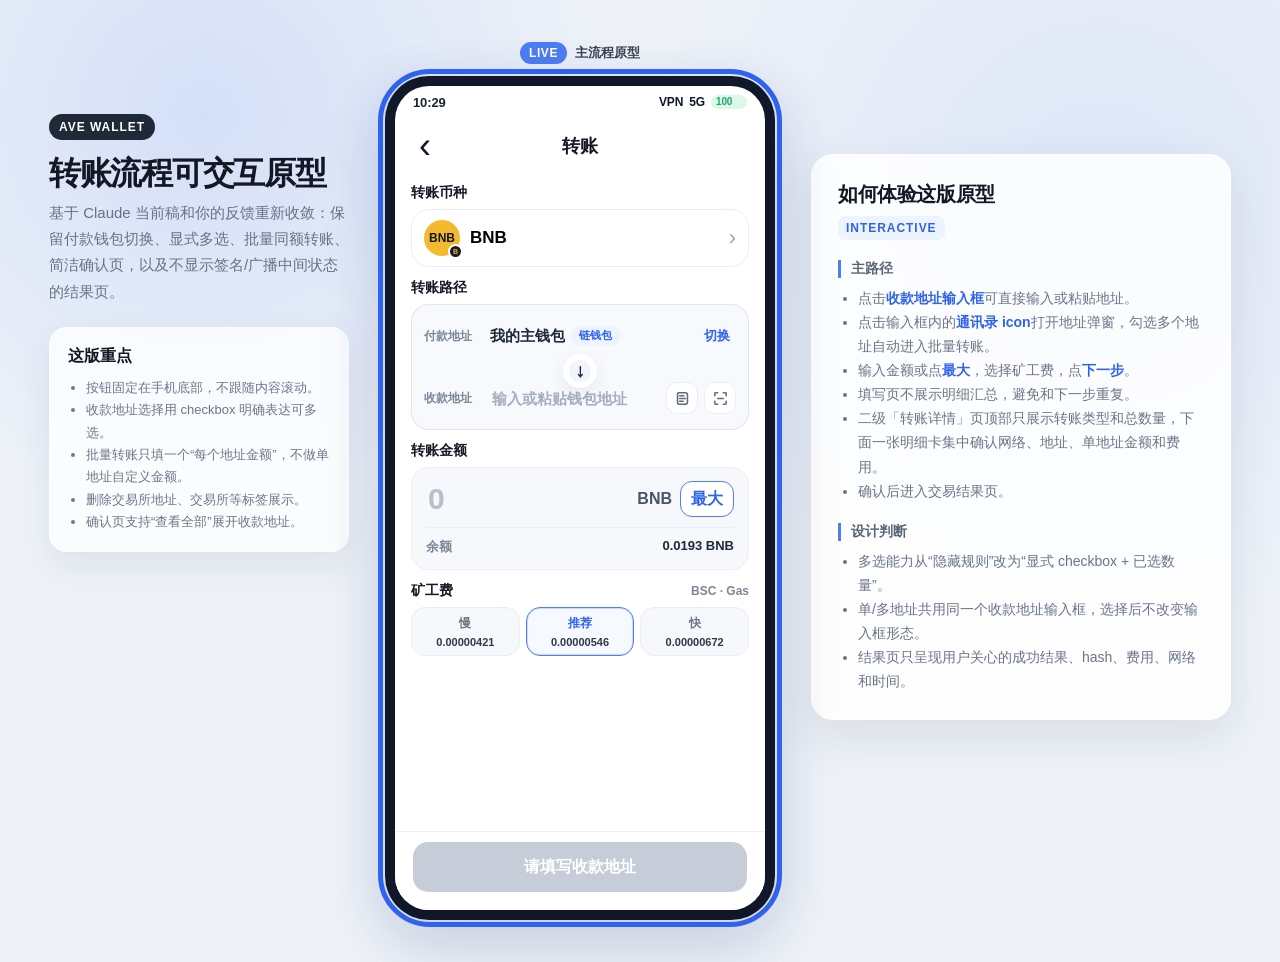
==== index.html @ 47825c1b "Add Ave transfer prototype" ====
<!doctype html>
<html lang="zh-CN">
<head>
  <meta charset="utf-8" />
  <meta name="viewport" content="width=device-width, initial-scale=1" />
  <title>Ave 转账流程交互原型</title>
  <style>
    :root {
      --blue: #4f7df3;
      --blue-strong: #2f63ee;
      --blue-weak: #edf3ff;
      --text: #141824;
      --muted: #7c8798;
      --weak: #a8b0bd;
      --line: #e9edf5;
      --bg: #eef2f8;
      --card: #ffffff;
      --soft: #f6f8fc;
      --green: #20a86b;
      --green-bg: #eaf8f1;
      --warn: #d88400;
      --warn-bg: #fff6e5;
      --danger: #e04747;
      --danger-bg: #fff0f0;
      --shadow: 0 24px 64px rgba(24, 39, 75, 0.16);
    }

    * { box-sizing: border-box; }

    body {
      margin: 0;
      min-height: 100vh;
      background:
        radial-gradient(circle at 16% 12%, rgba(79, 125, 243, 0.16), transparent 30%),
        radial-gradient(circle at 86% 20%, rgba(79, 125, 243, 0.10), transparent 34%),
        var(--bg);
      color: var(--text);
      font-family: -apple-system, BlinkMacSystemFont, "SF Pro Text", "PingFang SC", "Microsoft YaHei", Arial, sans-serif;
    }

    button, input {
      font: inherit;
    }

    button {
      border: 0;
      cursor: pointer;
      background: transparent;
    }

    .page {
      min-height: 100vh;
      padding: 42px;
      display: flex;
      align-items: flex-start;
      justify-content: center;
      gap: 36px;
    }

    .intro {
      width: 300px;
      padding-top: 72px;
    }

    .intro-badge {
      display: inline-flex;
      height: 26px;
      align-items: center;
      padding: 0 10px;
      border-radius: 999px;
      background: #1f2937;
      color: #fff;
      font-size: 12px;
      font-weight: 800;
      letter-spacing: 0.08em;
    }

    .intro h1 {
      margin: 16px 0 8px;
      font-size: 32px;
      line-height: 1.12;
      letter-spacing: -0.04em;
    }

    .intro p {
      margin: 0;
      color: #657386;
      line-height: 1.75;
      font-size: 15px;
    }

    .intro-card {
      margin-top: 22px;
      border-radius: 18px;
      background: rgba(255,255,255,0.78);
      border: 1px solid rgba(255,255,255,0.7);
      box-shadow: 0 14px 36px rgba(30, 45, 80, 0.08);
      padding: 18px;
    }

    .intro-card h2 {
      margin: 0 0 10px;
      font-size: 16px;
    }

    .intro-card ul {
      padding-left: 18px;
      margin: 0;
      color: #6c788a;
      line-height: 1.72;
      font-size: 13px;
    }

    .phone-col {
      display: flex;
      flex-direction: column;
      align-items: center;
      gap: 12px;
    }

    .live {
      display: flex;
      align-items: center;
      gap: 8px;
      color: #384254;
      font-size: 13px;
      font-weight: 800;
    }

    .live span {
      display: inline-flex;
      height: 22px;
      align-items: center;
      padding: 0 9px;
      border-radius: 999px;
      background: var(--blue);
      color: #fff;
      font-size: 12px;
      letter-spacing: 0.05em;
    }

    .phone {
      width: 390px;
      height: 844px;
      border-radius: 44px;
      padding: 10px;
      background: #101624;
      box-shadow: var(--shadow);
      position: relative;
    }

    .phone::before {
      content: "";
      position: absolute;
      inset: -7px;
      border: 5px solid var(--blue-strong);
      border-radius: 52px;
      pointer-events: none;
      filter: drop-shadow(0 10px 18px rgba(47, 99, 238, 0.25));
    }

    .screen {
      height: 100%;
      overflow: hidden;
      border-radius: 34px;
      background: #fff;
      position: relative;
    }

    .status {
      height: 34px;
      padding: 9px 18px 0;
      display: flex;
      justify-content: space-between;
      align-items: flex-start;
      color: #1b2533;
      font-size: 13px;
      font-weight: 800;
      letter-spacing: -0.01em;
    }

    .signal {
      display: flex;
      align-items: center;
      gap: 6px;
      color: #0f172a;
      font-size: 12px;
    }

    .battery {
      height: 14px;
      min-width: 36px;
      padding: 1px 5px;
      border-radius: 8px;
      color: #21a66c;
      background: #dcf8e9;
      font-size: 10px;
      font-weight: 900;
    }

    .app {
      height: calc(100% - 34px);
      display: flex;
      flex-direction: column;
      position: relative;
      overflow: hidden;
    }

    .nav {
      height: 52px;
      display: grid;
      grid-template-columns: 50px 1fr 50px;
      align-items: center;
      padding: 0 18px;
      background: #fff;
      z-index: 3;
    }

    .nav-title {
      text-align: center;
      font-size: 18px;
      font-weight: 850;
      letter-spacing: -0.02em;
    }

    .nav-actions {
      display: flex;
      justify-content: flex-end;
      gap: 10px;
    }

    .icon-btn {
      width: 34px;
      height: 34px;
      border-radius: 12px;
      border: 1px solid var(--line);
      color: #4b5565;
      display: inline-flex;
      align-items: center;
      justify-content: center;
      background: #fff;
      font-size: 16px;
      font-weight: 900;
    }

    .back {
      width: 34px;
      height: 34px;
      color: #111827;
      display: inline-flex;
      align-items: center;
      justify-content: flex-start;
      font-size: 36px;
      line-height: 1;
      font-weight: 300;
    }

    .scroll {
      flex: 1;
      overflow-y: auto;
      padding: 0 16px 98px;
      scrollbar-width: none;
    }

    .detail-scroll {
      padding-bottom: 112px;
    }

    .transfer-scroll {
      padding-bottom: 92px;
    }

    .transfer-scroll-with-fee {
      padding-bottom: 92px;
    }

    .transfer-scroll .section-title {
      margin: 12px 0 7px;
    }

    .result-scroll {
      padding-bottom: 96px;
    }

    .scroll::-webkit-scrollbar { display: none; }

    .section-title {
      display: flex;
      align-items: center;
      justify-content: space-between;
      margin: 13px 0 7px;
      font-size: 14px;
      font-weight: 850;
    }

    .section-title small {
      color: var(--muted);
      font-size: 12px;
      font-weight: 650;
    }

    .card {
      border-radius: 18px;
      background: var(--soft);
      border: 1px solid rgba(233, 237, 245, 0.74);
    }

    .source-card {
      overflow: hidden;
      padding: 0;
      background: #f7f9fd;
    }

    .source-row {
      width: 100%;
      min-height: 62px;
      display: flex;
      align-items: center;
      gap: 10px;
      padding: 11px 12px;
      text-align: left;
    }

    .source-row + .source-row {
      border-top: 1px solid var(--line);
    }

    .source-label {
      width: 48px;
      flex: 0 0 auto;
      color: var(--muted);
      font-size: 12px;
      font-weight: 850;
    }

    .source-row .coin {
      width: 34px;
      height: 34px;
      font-size: 11px;
    }

    .source-row .name {
      font-size: 15px;
    }

    .source-action {
      margin-left: auto;
      color: var(--blue-strong);
      font-size: 13px;
      font-weight: 900;
      white-space: nowrap;
    }

    .source-row .amount-side {
      font-size: 14px;
    }

    .wallet-card {
      display: flex;
      align-items: center;
      gap: 10px;
      padding: 12px;
    }

    .coin {
      width: 36px;
      height: 36px;
      border-radius: 50%;
      flex: 0 0 auto;
      display: flex;
      align-items: center;
      justify-content: center;
      background: #f3ba2f;
      color: #111827;
      font-size: 12px;
      font-weight: 900;
    }

    .coin.dark {
      background: #161b27;
      color: #f3ba2f;
    }

    .main {
      min-width: 0;
      flex: 1;
    }

    .name-row {
      display: flex;
      align-items: center;
      gap: 7px;
      min-width: 0;
    }

    .name {
      overflow: hidden;
      white-space: nowrap;
      text-overflow: ellipsis;
      font-weight: 850;
      font-size: 16px;
    }

    .tag {
      display: inline-flex;
      align-items: center;
      height: 20px;
      padding: 0 8px;
      border-radius: 999px;
      background: var(--blue-weak);
      color: var(--blue-strong);
      font-size: 11px;
      font-weight: 800;
      white-space: nowrap;
    }

    .tag.ghost {
      background: #eef1f6;
      color: #667085;
    }

    .sub {
      margin-top: 3px;
      color: var(--muted);
      font-size: 12px;
      font-weight: 650;
      letter-spacing: 0.01em;
    }

    .switch {
      color: var(--blue-strong);
      font-weight: 850;
      font-size: 13px;
      padding: 6px 0 6px 10px;
    }

    .token-card {
      display: flex;
      align-items: center;
      gap: 10px;
      padding: 12px;
    }

    .token-strip {
      min-height: 56px;
      padding: 10px 12px;
      background: #fff;
      border-color: var(--line);
    }

    .token-strip .coin {
      position: relative;
    }

    .chain-corner {
      position: absolute;
      right: -3px;
      bottom: -3px;
      width: 15px;
      height: 15px;
      border-radius: 50%;
      border: 2px solid #fff;
      background: #161b27;
      color: #f3ba2f;
      display: flex;
      align-items: center;
      justify-content: center;
      font-size: 7px;
      font-weight: 900;
    }

    .token-strip .name {
      font-size: 17px;
      font-weight: 850;
    }

    .selectable-card {
      width: 100%;
      text-align: left;
    }

    .chevron {
      color: #9aa3b2;
      font-size: 22px;
      font-weight: 400;
      margin-left: 2px;
    }

    .amount-side {
      margin-left: auto;
      text-align: right;
      font-weight: 850;
    }

    .amount-side small {
      display: block;
      margin-top: 4px;
      color: var(--muted);
      font-size: 12px;
      font-weight: 650;
    }

    .field {
      min-height: 58px;
      padding: 0 10px 0 14px;
      display: flex;
      align-items: center;
      gap: 8px;
      border-radius: 18px;
      background: var(--soft);
      border: 1px solid transparent;
    }

    .field.selected {
      background: #f7faff;
      border-color: rgba(79, 125, 243, 0.22);
    }

    .field.compact-field {
      min-height: 62px;
      padding: 8px 10px 8px 14px;
    }

    .field-main {
      min-width: 0;
      flex: 1;
    }

    .compact-field .address-input {
      width: 100%;
      height: 28px;
    }

    .field-meta {
      margin-top: 2px;
      color: #4662a8;
      font-size: 12px;
      font-weight: 700;
    }

    .address-input {
      flex: 1;
      min-width: 0;
      height: 56px;
      border: 0;
      outline: 0;
      background: transparent;
      color: #1f2937;
      font-size: 15px;
      font-weight: 750;
    }

    .address-input::placeholder {
      color: #a6afbd;
      font-weight: 650;
    }

    .inline-actions {
      display: flex;
      gap: 6px;
      flex: 0 0 auto;
      align-items: center;
    }

    .inline-icon {
      width: 32px;
      height: 32px;
      border-radius: 11px;
      display: inline-flex;
      align-items: center;
      justify-content: center;
      color: #5f6b7a;
      background: #fff;
      border: 1px solid var(--line);
    }

    .inline-icon svg {
      width: 17px;
      height: 17px;
      stroke: currentColor;
      stroke-width: 2.2;
      fill: none;
      stroke-linecap: round;
      stroke-linejoin: round;
    }

    .address-actions {
      display: flex;
      gap: 8px;
      align-items: center;
    }

    .mini-action {
      display: inline-flex;
      align-items: center;
      gap: 4px;
      color: #5d6878;
      font-size: 12px;
      font-weight: 800;
      padding: 4px 0;
    }

    .recipient-preview {
      display: flex;
      align-items: center;
      justify-content: space-between;
      gap: 8px;
      margin-top: 8px;
      padding-top: 10px;
      border-top: 1px solid var(--line);
      color: var(--muted);
      font-size: 12px;
      font-weight: 650;
    }

    .route-card {
      position: relative;
      overflow: visible;
      padding: 0;
      background: #f7f9fd;
      border-color: rgba(222, 228, 238, 0.9);
    }

    .route-row {
      min-height: 62px;
      display: flex;
      align-items: center;
      gap: 10px;
      padding: 12px;
    }

    .route-row + .route-row {
      border-top: 1px solid var(--line);
      padding-top: 14px;
    }

    .route-label {
      width: 56px;
      flex: 0 0 auto;
      color: var(--muted);
      font-size: 12px;
      font-weight: 900;
    }

    .route-content {
      min-width: 0;
      flex: 1;
    }

    .route-row .coin {
      width: 34px;
      height: 34px;
      font-size: 11px;
    }

    .route-row .name {
      font-size: 15px;
    }

    .route-address {
      color: #1f2937;
      font-size: 15px;
      font-weight: 850;
      line-height: 1.2;
      display: flex;
      align-items: center;
      gap: 6px;
      min-width: 0;
    }

    .route-address-text {
      min-width: 0;
      overflow: hidden;
      white-space: nowrap;
      text-overflow: ellipsis;
    }

    .route-action {
      color: var(--blue-strong);
      font-size: 13px;
      font-weight: 900;
      white-space: nowrap;
    }

    .route-arrow {
      position: absolute;
      left: 50%;
      top: 49px;
      z-index: 2;
      width: 34px;
      height: 34px;
      transform: translateX(-50%);
      border: 6px solid #fff;
      border-radius: 50%;
      background: #f1f4fa;
      color: #1f2937;
      display: flex;
      align-items: center;
      justify-content: center;
      font-size: 18px;
      font-weight: 950;
      box-shadow: 0 6px 16px rgba(30, 45, 80, 0.08);
    }

    .route-input {
      width: 100%;
      height: 28px;
      border: 0;
      outline: 0;
      background: transparent;
      color: #1f2937;
      font-size: 15px;
      font-weight: 800;
    }

    .route-input::placeholder {
      color: #a6afbd;
      font-weight: 650;
    }

    .route-meta {
      margin-top: 3px;
      color: #4662a8;
      font-size: 12px;
      font-weight: 750;
    }

    .inline-note {
      margin-top: 6px;
      padding: 0 2px;
      color: #7c8798;
      font-size: 12px;
      line-height: 1.45;
      font-weight: 700;
    }

    .recipient-chip {
      min-width: 0;
      display: flex;
      align-items: center;
      gap: 8px;
    }

    .recipient-summary {
      min-width: 0;
      color: #1f2937;
      font-size: 15px;
      font-weight: 850;
      line-height: 1.2;
      overflow: hidden;
      white-space: nowrap;
      text-overflow: ellipsis;
    }

    .recipient-summary em {
      color: var(--blue-strong);
      font-style: normal;
      font-weight: 900;
    }

    .recipient-clear {
      width: 24px;
      height: 24px;
      border-radius: 50%;
      background: #d1d6df;
      color: #fff;
      font-size: 18px;
      line-height: 1;
      font-weight: 700;
      flex: 0 0 auto;
    }

    .text-link {
      color: var(--blue-strong);
      font-weight: 850;
      white-space: nowrap;
    }

    .amount-card {
      padding: 13px 14px;
    }

    .amount-input-row {
      display: flex;
      align-items: center;
      gap: 8px;
    }

    .amount-main {
      min-width: 0;
      flex: 1;
      display: flex;
      align-items: baseline;
      gap: 7px;
    }

    .amount-input {
      width: 0;
      flex: 0 1 150px;
      min-width: 88px;
      max-width: 150px;
      border: 0;
      outline: 0;
      background: transparent;
      color: #1c2433;
      font-size: 30px;
      font-weight: 850;
      letter-spacing: -0.04em;
    }

    .amount-usd {
      color: var(--muted);
      font-size: 12px;
      font-weight: 750;
      white-space: nowrap;
    }

    .amount-input::placeholder {
      color: #b7bfcb;
    }

    .unit {
      color: #4b5565;
      font-weight: 850;
    }

    .max-btn {
      height: 36px;
      min-width: 54px;
      border-radius: 12px;
      border: 1px solid var(--blue);
      color: var(--blue-strong);
      background: #fff;
      font-weight: 850;
    }

    .balance-row {
      margin-top: 10px;
      padding-top: 10px;
      border-top: 1px solid var(--line);
      display: flex;
      justify-content: space-between;
      color: var(--muted);
      font-size: 13px;
      font-weight: 700;
    }

    .balance-row strong {
      color: #1f2937;
      font-weight: 900;
    }

    .hint {
      margin-top: 7px;
      display: flex;
      gap: 8px;
      align-items: flex-start;
      border-radius: 12px;
      padding: 8px 10px;
      background: var(--blue-weak);
      color: #4662a8;
      font-size: 12px;
      line-height: 1.45;
      font-weight: 650;
    }

    .warn {
      background: var(--warn-bg);
      color: #956100;
    }

    .danger {
      background: var(--danger-bg);
      color: var(--danger);
    }

    .risk-alert {
      border: 1px solid rgba(224, 71, 71, 0.72);
      background: #fff4f4;
      color: #c62828;
      font-weight: 900;
      line-height: 1.5;
      padding: 9px 10px;
      margin: 0 0 10px;
      border-radius: 12px;
      font-size: 12px;
    }

    .detail-bottom {
      padding-top: 8px;
      background: #fff;
    }

    .gas-grid {
      display: grid;
      grid-template-columns: repeat(3, 1fr);
      gap: 6px;
    }

    .gas-card {
      min-height: 48px;
      padding: 7px 6px;
      border-radius: 14px;
      border: 1px solid var(--line);
      background: var(--soft);
      text-align: center;
    }

    .gas-card.active {
      border-color: var(--blue);
      background: #f6f9ff;
      box-shadow: inset 0 0 0 1px rgba(79, 125, 243, 0.24);
    }

    .gas-card .gas-name {
      font-size: 12px;
      color: #6b7482;
      font-weight: 800;
    }

    .gas-card.active .gas-name { color: var(--blue-strong); }

    .gas-card strong {
      display: block;
      margin: 4px 0 0;
      color: #303948;
      font-size: 11px;
    }

    .gas-card small {
      display: none;
      color: var(--muted);
      font-size: 11px;
      font-weight: 650;
    }

    .summary-card {
      padding: 0 14px;
    }

    .summary-row {
      display: flex;
      justify-content: space-between;
      gap: 12px;
      padding: 11px 0;
      border-bottom: 1px solid var(--line);
      font-size: 14px;
    }

    .summary-row:last-child {
      border-bottom: 0;
    }

    .summary-row span {
      color: var(--muted);
      white-space: nowrap;
    }

    .summary-row strong {
      text-align: right;
      color: #1f2937;
      font-weight: 850;
      min-width: 0;
      overflow-wrap: anywhere;
    }

    .summary-row.emphasis span,
    .summary-row.emphasis strong {
      color: #141824;
      font-size: 16px;
      font-weight: 950;
    }

    .detail-card .summary-row {
      align-items: flex-start;
    }

    .detail-card .summary-row.stack-row {
      display: block;
    }

    .detail-card .summary-row.stack-row span {
      display: block;
      margin-bottom: 7px;
    }

    .detail-card .summary-row.stack-row strong {
      display: block;
      text-align: left;
      line-height: 1.35;
    }

    .inline-value {
      display: inline-flex;
      min-width: 0;
      align-items: center;
      justify-content: flex-end;
      gap: 8px;
    }

    .copy-btn {
      height: 26px;
      padding: 0 9px;
      border-radius: 999px;
      background: #eef3ff;
      color: var(--blue-strong);
      font-size: 12px;
      font-weight: 900;
      flex: 0 0 auto;
    }

    .link-value {
      color: var(--blue-strong);
      font-weight: 900;
    }

    .bottom {
      position: absolute;
      left: 0;
      right: 0;
      bottom: 0;
      z-index: 5;
      padding: 10px 18px 18px;
      background: linear-gradient(to bottom, rgba(255,255,255,0.72), #fff 34%);
      border-top: 1px solid rgba(233, 237, 245, 0.86);
    }

    .primary {
      width: 100%;
      height: 50px;
      border-radius: 15px;
      background: var(--blue);
      color: #fff;
      font-size: 16px;
      font-weight: 900;
      box-shadow: 0 10px 22px rgba(79, 125, 243, 0.22);
    }

    .primary:disabled {
      background: #c6ccd8;
      box-shadow: none;
      cursor: default;
    }

    .secondary-row {
      display: grid;
      grid-template-columns: 1fr 1fr;
      gap: 10px;
      margin-top: 10px;
    }

    .secondary {
      height: 46px;
      border-radius: 14px;
      background: #f4f6fb;
      color: #374151;
      font-weight: 850;
    }

    .transfer-bottom {
      background: #fff;
    }

    .result-bottom .secondary-row {
      margin-top: 0;
    }

    .result-bottom .primary,
    .result-bottom .secondary {
      height: 48px;
    }

    .sheet-mask {
      position: absolute;
      inset: 0;
      z-index: 20;
      background: rgba(17, 24, 39, 0.46);
      display: flex;
      align-items: flex-end;
    }

    .sheet {
      width: 100%;
      max-height: 78%;
      min-height: 520px;
      background: #fff;
      border-radius: 24px 24px 0 0;
      padding: 10px 16px 96px;
      position: relative;
      overflow: hidden;
      animation: slideUp 0.18s ease-out;
    }

    @keyframes slideUp {
      from { transform: translateY(30px); opacity: 0.7; }
      to { transform: translateY(0); opacity: 1; }
    }

    .drag {
      width: 42px;
      height: 5px;
      border-radius: 999px;
      background: #e2e6ee;
      margin: 2px auto 16px;
    }

    .sheet-head {
      display: flex;
      align-items: flex-start;
      justify-content: space-between;
      gap: 16px;
    }

    .sheet-title {
      margin: 0;
      font-size: 21px;
      font-weight: 900;
      letter-spacing: -0.03em;
    }

    .sheet-sub {
      display: flex;
      align-items: center;
      gap: 6px;
      margin-top: 7px;
      color: var(--muted);
      font-size: 12px;
      font-weight: 700;
    }

    .checkbox-icon {
      width: 15px;
      height: 15px;
      border-radius: 4px;
      border: 2px solid var(--blue);
      display: inline-flex;
      align-items: center;
      justify-content: center;
      color: var(--blue);
      font-size: 10px;
      font-weight: 900;
      line-height: 1;
    }

    .close {
      width: 34px;
      height: 34px;
      border-radius: 12px;
      color: #8c96a6;
      font-size: 30px;
      line-height: 1;
    }

    .tabs {
      margin: 18px 0 12px;
      display: grid;
      grid-template-columns: repeat(3, 1fr);
      padding: 4px;
      border-radius: 14px;
      background: #f3f5f9;
      gap: 4px;
    }

    .tab {
      height: 42px;
      border-radius: 11px;
      color: #7f8897;
      font-weight: 850;
    }

    .tab.active {
      background: #fff;
      color: #1f2937;
      box-shadow: 0 5px 12px rgba(20, 30, 54, 0.06);
    }

    .search {
      height: 48px;
      display: flex;
      align-items: center;
      gap: 9px;
      padding: 0 14px;
      border-radius: 15px;
      background: var(--soft);
      color: #a7b0bd;
      font-size: 14px;
      font-weight: 650;
    }

    .sheet-scroll {
      height: 278px;
      overflow-y: auto;
      margin: 14px -8px 0;
      padding: 0 8px 18px;
      scrollbar-width: none;
    }

    .sheet-scroll::-webkit-scrollbar { display: none; }

    .list-caption {
      color: #8a94a4;
      font-size: 12px;
      font-weight: 800;
      margin: 2px 0 9px;
    }

    .address-row {
      display: flex;
      align-items: center;
      gap: 12px;
      padding: 12px;
      border: 1px solid transparent;
      border-radius: 16px;
      margin-bottom: 9px;
      background: #fff;
    }

    .address-row.selected {
      background: #f4f8ff;
      border-color: rgba(79, 125, 243, 0.42);
    }

    .select-box {
      width: 30px;
      height: 30px;
      border-radius: 10px;
      border: 2px solid #dbe1ea;
      display: flex;
      align-items: center;
      justify-content: center;
      color: #fff;
      font-size: 15px;
      font-weight: 900;
      flex: 0 0 auto;
    }

    .address-row.selected .select-box {
      border-color: var(--blue);
      background: var(--blue);
    }

    .sheet-bottom {
      position: absolute;
      left: 0;
      right: 0;
      bottom: 0;
      padding: 12px 16px 22px;
      border-top: 1px solid var(--line);
      background: #fff;
      display: grid;
      grid-template-columns: 1fr 150px;
      gap: 12px;
      align-items: center;
    }

    .selected-count {
      color: #5f6b7a;
      font-size: 13px;
      font-weight: 800;
      line-height: 1.35;
    }

    .selected-count strong {
      color: var(--blue-strong);
      font-size: 18px;
    }

    .sheet-confirm {
      height: 48px;
      border-radius: 14px;
      background: var(--blue);
      color: #fff;
      font-weight: 900;
    }

    .sheet-confirm:disabled {
      background: #c6ccd8;
    }

    .confirm-hero {
      text-align: center;
      padding: 10px 0 4px;
    }

    .confirm-hero .label-small {
      color: var(--muted);
      font-size: 13px;
      font-weight: 800;
    }

    .confirm-hero .big {
      margin-top: 8px;
      font-size: 34px;
      font-weight: 900;
      letter-spacing: -0.04em;
    }

    .confirm-hero .desc {
      margin-top: 4px;
      color: var(--muted);
      font-size: 12px;
      font-weight: 700;
    }

    .detail-hero-card {
      margin-top: 8px;
      padding: 18px 16px;
      border-radius: 18px;
      background: linear-gradient(180deg, #f7f9fe, #f1f4fa);
      border: 1px solid var(--line);
      text-align: center;
    }

    .detail-hero-card .label-small {
      color: var(--muted);
      font-size: 12px;
      font-weight: 850;
    }

    .detail-hero-card .big {
      margin-top: 8px;
      color: #202938;
      font-size: 30px;
      font-weight: 950;
      letter-spacing: -0.04em;
    }

    .detail-hero-card .desc {
      margin-top: 5px;
      color: var(--muted);
      font-size: 12px;
      font-weight: 700;
    }

    .detail-sub {
      display: block;
      margin-top: 5px;
      color: #a0a8b4;
      font-size: 12px;
      font-weight: 700;
    }

    .detail-inline {
      display: inline-flex;
      max-width: 100%;
      align-items: center;
      justify-content: flex-end;
      gap: 6px;
      min-width: 0;
    }

    .detail-inline .value {
      min-width: 0;
      overflow: hidden;
      white-space: nowrap;
      text-overflow: ellipsis;
    }

    .recipient-list {
      display: grid;
      gap: 8px;
      margin-top: 8px;
    }

    .recipient-line {
      display: flex;
      justify-content: space-between;
      gap: 10px;
      padding: 9px 10px;
      border-radius: 12px;
      background: #fff;
      border: 1px solid var(--line);
      color: #374151;
      font-size: 12px;
      font-weight: 750;
    }

    .detail-card .recipient-line {
      padding: 8px 10px;
    }

    .detail-card .recipient-line span {
      flex: 0 0 auto;
      color: #1f2937;
      font-weight: 900;
    }

    .detail-card .recipient-line strong {
      color: #5f6b7a;
      font-weight: 750;
      line-height: 1.35;
      text-align: right;
      overflow-wrap: anywhere;
    }

    .processing {
      position: absolute;
      inset: 0;
      z-index: 40;
      background: rgba(255, 255, 255, 0.94);
      display: flex;
      align-items: center;
      justify-content: center;
      text-align: center;
      padding: 30px;
    }

    .spinner {
      width: 44px;
      height: 44px;
      border-radius: 50%;
      border: 4px solid #dbe6ff;
      border-top-color: var(--blue);
      margin: 0 auto 16px;
      animation: spin 0.7s linear infinite;
    }

    @keyframes spin {
      to { transform: rotate(360deg); }
    }

    .result-hero {
      text-align: center;
      padding: 8px 0 8px;
    }

    .result-mark {
      width: 52px;
      height: 52px;
      margin: 0 auto 6px;
      border-radius: 50%;
      background: var(--green-bg);
      color: var(--green);
      display: flex;
      align-items: center;
      justify-content: center;
      font-size: 31px;
      font-weight: 900;
    }

    .result-amount {
      margin-top: 0;
      font-size: 30px;
      font-weight: 900;
      letter-spacing: -0.04em;
    }

    .result-scroll .section-title {
      margin: 8px 0 7px;
    }

    .result-detail-card {
      padding: 0 12px;
      border-radius: 16px;
    }

    .result-detail-card .summary-row {
      padding: 9px 0;
      font-size: 13px;
    }

    .result-detail-card .summary-row.stack-row {
      padding: 9px 0;
    }

    .result-detail-card .summary-row.stack-row span {
      margin-bottom: 5px;
    }

    .result-detail-card .detail-sub {
      margin-top: 3px;
      font-size: 11px;
    }

    .toast {
      position: absolute;
      left: 28px;
      right: 28px;
      bottom: 96px;
      z-index: 50;
      min-height: 44px;
      display: flex;
      align-items: center;
      justify-content: center;
      border-radius: 14px;
      background: rgba(20, 24, 36, 0.9);
      color: #fff;
      font-size: 13px;
      font-weight: 800;
      box-shadow: 0 14px 30px rgba(0,0,0,0.18);
    }

    .guide {
      width: 420px;
      margin-top: 112px;
      padding: 26px;
      border-radius: 22px;
      background: rgba(255,255,255,0.86);
      border: 1px solid rgba(255,255,255,0.75);
      box-shadow: 0 18px 48px rgba(30, 45, 80, 0.10);
    }

    .guide h2 {
      margin: 0 0 8px;
      font-size: 20px;
      letter-spacing: -0.02em;
    }

    .guide .label {
      display: inline-flex;
      height: 24px;
      align-items: center;
      padding: 0 8px;
      border-radius: 7px;
      background: var(--blue-weak);
      color: var(--blue-strong);
      font-weight: 900;
      font-size: 12px;
      letter-spacing: 0.08em;
    }

    .guide h3 {
      margin: 20px 0 8px;
      padding-left: 10px;
      border-left: 3px solid var(--blue);
      color: #5a6677;
      font-size: 14px;
    }

    .guide ul {
      margin: 0;
      padding-left: 20px;
      color: #697587;
      line-height: 1.72;
      font-size: 14px;
    }

    .guide strong {
      color: #2f63ee;
    }
  </style>
</head>
<body>
  <main class="page">
    <aside class="intro">
      <span class="intro-badge">AVE WALLET</span>
      <h1>转账流程可交互原型</h1>
      <p>基于 Claude 当前稿和你的反馈重新收敛：保留付款钱包切换、显式多选、批量同额转账、简洁确认页，以及不显示签名/广播中间状态的结果页。</p>
      <div class="intro-card">
        <h2>这版重点</h2>
        <ul>
          <li>按钮固定在手机底部，不跟随内容滚动。</li>
          <li>收款地址选择用 checkbox 明确表达可多选。</li>
          <li>批量转账只填一个“每个地址金额”，不做单地址自定义金额。</li>
          <li>删除交易所地址、交易所等标签展示。</li>
          <li>确认页支持“查看全部”展开收款地址。</li>
        </ul>
      </div>
    </aside>

    <section class="phone-col">
      <div class="live"><span>LIVE</span>主流程原型</div>
      <div class="phone">
        <div class="screen">
          <div class="status">
            <div>10:29</div>
            <div class="signal"><span>VPN</span><span>5G</span><span class="battery">100</span></div>
          </div>
          <div id="phoneApp" class="app"></div>
        </div>
      </div>
    </section>

    <aside class="guide">
      <h2>如何体验这版原型</h2>
      <span class="label">INTERACTIVE</span>
      <h3>主路径</h3>
      <ul>
        <li>点击<strong>收款地址输入框</strong>可直接输入或粘贴地址。</li>
        <li>点击输入框内的<strong>通讯录 icon</strong>打开地址弹窗，勾选多个地址自动进入批量转账。</li>
        <li>输入金额或点<strong>最大</strong>，选择矿工费，点<strong>下一步</strong>。</li>
        <li>填写页不展示明细汇总，避免和下一步重复。</li>
        <li>二级「转账详情」页顶部只展示转账类型和总数量，下面一张明细卡集中确认网络、地址、单地址金额和费用。</li>
        <li>确认后进入交易结果页。</li>
      </ul>
      <h3>设计判断</h3>
      <ul>
        <li>多选能力从“隐藏规则”改为“显式 checkbox + 已选数量”。</li>
        <li>单/多地址共用同一个收款地址输入框，选择后不改变输入框形态。</li>
        <li>结果页只呈现用户关心的成功结果、hash、费用、网络和时间。</li>
      </ul>
    </aside>
  </main>

  <script>
    const wallets = [
      { id: "main", name: "我的主钱包", type: "链钱包", address: "0x86fe...ed1f", fullAddress: "0x86fe2A9B72E9c4dBC6E0f2F9358B313d8Aed1F", balance: "0.0193 BNB", usd: "$11.82" },
      { id: "bot", name: "托管钱包 01", type: "托管钱包", address: "0x31ac...4b09", fullAddress: "0x31ac8F5E431c2458B9e6dB7B4A91Aa2C044b4B09", balance: "0.4280 BNB", usd: "$262.10" },
      { id: "observe", name: "观察钱包", type: "观察钱包", address: "0x9fa2...87c1", fullAddress: "0x9fa2EFa758a39386efA309D66f02d332f7c587C1", balance: "1.2000 BNB", usd: "$734.40" }
    ];

    const addresses = [
      { id: "a1", tab: "recent", name: "Wallet 3468", address: "0xda80...3468", fullAddress: "0xda80aB2CF7e99fE402233D4db853b0D9aA2d3468", balance: "BNB: 0.0052 · 余额 $3.18" },
      { id: "a2", tab: "recent", name: "Wallet a707", address: "0x4c2e...a707", fullAddress: "0x4c2eeE61538fD67f286cd7B8d15Daf2C9C71a707", balance: "BNB: 0 · 余额 $0.00" },
      { id: "a3", tab: "recent", name: "Wallet 59d4", address: "0x50aa...59d4", fullAddress: "0x50aa297AaD2F8486bF21a042c4187048dEec59d4", balance: "BNB: 0.0121 · 余额 $7.41" },
      { id: "w1", tab: "mine", name: "链钱包 02", address: "0x7c09...77a8", fullAddress: "0x7c09F18dB7B8dD92437C1B4788F34f9b2D6c77a8", balance: "BNB: 0.0840 · 余额 $51.41" },
      { id: "w2", tab: "mine", name: "托管钱包 02", address: "0x27b4...8e20", fullAddress: "0x27b41a6fCb25d8CE931016E11aDF6551c1f08e20", balance: "BNB: 0.0000 · 余额 $0.00" },
      { id: "b1", tab: "book", name: "Axon 备用地址", address: "0x21e0...9012", fullAddress: "0x21e04A6a0f3116D1199b4ad128A742Bc15c19012", balance: "备注：常用收款" },
      { id: "b2", tab: "book", name: "运营测试地址", address: "0xb93e...0c18", fullAddress: "0xb93e4197A51D9e9604fE333B7445574281300c18", balance: "备注：内部测试" }
    ];

    const tokens = [
      { id: "bnb", symbol: "BNB", name: "BNB", network: "BSC", balance: "0.0193", usd: "$11.82", price: 612 },
      { id: "usdt", symbol: "USDT", name: "Tether USD", network: "BSC", balance: "128.62", usd: "$128.62", price: 1 },
      { id: "cake", symbol: "CAKE", name: "PancakeSwap", network: "BSC", balance: "8.42", usd: "$21.30", price: 2.53 }
    ];

    const gasOptions = {
      slow: { name: "慢", value: "0.00000421", usd: "$0.00258" },
      recommend: { name: "推荐", value: "0.00000546", usd: "$0.00334" },
      fast: { name: "快", value: "0.00000672", usd: "$0.00411" }
    };

    const txHash = "0x974f8A0b2C7e99fE402233D4db853b0D9aA2d6c32";

    const state = {
      screen: "transfer",
      walletId: "main",
      tokenId: "bnb",
      selectedIds: [],
      draftIds: [],
      recipientInput: "",
      activeTab: "recent",
      amount: "",
      gas: "recommend",
      confirmExpanded: false,
      resultExpanded: false,
      showAddressSheet: false,
      showWalletSheet: false,
      showTokenSheet: false,
      toast: "",
      processing: false
    };

    const app = document.querySelector("#phoneApp");
    let toastTimer = null;

    function wallet() {
      return wallets.find(item => item.id === state.walletId) || wallets[0];
    }

    function token() {
      return tokens.find(item => item.id === state.tokenId) || tokens[0];
    }

    function selectedAddresses() {
      return state.selectedIds.map(id => addresses.find(item => item.id === id)).filter(Boolean);
    }

    function recipientCount() {
      if (state.selectedIds.length) return state.selectedIds.length;
      return state.recipientInput.trim() ? 1 : 0;
    }

    function recipientValue() {
      const selected = selectedAddresses();
      if (selected.length === 1) return selected[0].fullAddress;
      if (selected.length > 1) return `已选择 ${selected.length} 个收款地址`;
      return state.recipientInput;
    }

    function amountNum() {
      const n = Number(state.amount);
      return Number.isFinite(n) && n > 0 ? n : 0;
    }

    function rawTotalAmount() {
      return amountNum() * Math.max(recipientCount(), 1);
    }

    function totalAmount() {
      const total = rawTotalAmount();
      return total ? total.toFixed(4).replace(/0+$/, "").replace(/\.$/, "") : "0";
    }

    function totalDeduction() {
      const total = rawTotalAmount();
      return total ? total.toFixed(6).replace(/0+$/, "").replace(/\.$/, "") : "0";
    }

    function gas() {
      return gasOptions[state.gas] || gasOptions.recommend;
    }

    function canNext() {
      return recipientCount() > 0 && amountNum() > 0;
    }

    function nextButtonText() {
      if (!recipientCount()) return "请填写收款地址";
      if (!amountNum()) return "请输入转账金额";
      return "下一步";
    }

    function esc(value) {
      return String(value ?? "")
        .replaceAll("&", "&amp;")
        .replaceAll('"', "&quot;")
        .replaceAll("<", "&lt;")
        .replaceAll(">", "&gt;");
    }

    function deductionLabel() {
      const t = token();
      return `${totalDeduction()} ${t.symbol}`;
    }

    function formatAmount(value, decimals = 6) {
      const n = Number(value);
      if (!Number.isFinite(n) || n <= 0) return "0";
      return n.toFixed(decimals).replace(/0+$/, "").replace(/\.$/, "");
    }

    function gasUsdNumber() {
      return Number(gas().usd.replace(/[^\d.]/g, "")) || 0;
    }

    function feeInTokenAmount() {
      const t = token();
      if (t.symbol === "BNB") return Number(gas().value);
      return gasUsdNumber() / t.price;
    }

    function feeInTokenLabel() {
      const t = token();
      return formatAmount(feeInTokenAmount(), t.symbol === "BNB" ? 8 : 6);
    }

    function networkFeeLabel() {
      const t = token();
      if (t.symbol === "BNB") return `${gas().value} BNB ≈ ${gas().usd}`;
      return `${gas().value} BNB ≈ ${feeInTokenLabel()} ${t.symbol}`;
    }

    function receivedPerAddressAmount() {
      return Math.max(amountNum() - feeInTokenAmount(), 0);
    }

    function receivedPerAddressLabel() {
      const t = token();
      return `${formatAmount(receivedPerAddressAmount(), t.symbol === "BNB" ? 8 : 6)} ${t.symbol}`;
    }

    function shortHash() {
      return `${txHash.slice(0, 6)}...${txHash.slice(-6)}`;
    }

    function addressBookIcon() {
      return `
        <svg viewBox="0 0 24 24" aria-hidden="true">
          <path d="M7 4h9a3 3 0 0 1 3 3v10a3 3 0 0 1-3 3H7a2 2 0 0 1-2-2V6a2 2 0 0 1 2-2Z"></path>
          <path d="M8 8h6"></path><path d="M8 12h8"></path><path d="M8 16h5"></path>
        </svg>
      `;
    }

    function scanIcon() {
      return `
        <svg viewBox="0 0 24 24" aria-hidden="true">
          <path d="M4 8V5a1 1 0 0 1 1-1h3"></path>
          <path d="M16 4h3a1 1 0 0 1 1 1v3"></path>
          <path d="M20 16v3a1 1 0 0 1-1 1h-3"></path>
          <path d="M8 20H5a1 1 0 0 1-1-1v-3"></path>
          <path d="M8 12h8"></path>
        </svg>
      `;
    }

    function showToast(text) {
      state.toast = text;
      render();
      clearTimeout(toastTimer);
      toastTimer = setTimeout(() => {
        state.toast = "";
        render();
      }, 1600);
    }

    function render(focusId) {
      if (state.screen === "confirm") app.innerHTML = confirmPage();
      else if (state.screen === "result") app.innerHTML = resultPage();
      else app.innerHTML = transferPage();

      if (state.showAddressSheet) app.insertAdjacentHTML("beforeend", addressSheet());
      if (state.showWalletSheet) app.insertAdjacentHTML("beforeend", walletSheet());
      if (state.showTokenSheet) app.insertAdjacentHTML("beforeend", tokenSheet());
      if (state.processing) app.insertAdjacentHTML("beforeend", processingLayer());
      if (state.toast) app.insertAdjacentHTML("beforeend", `<div class="toast">${state.toast}</div>`);

      if (focusId) {
        const input = document.querySelector(`#${focusId}`);
        if (input) input.focus({ preventScroll: true });
      }
    }

    function nav(title) {
      const backAction = state.screen === "transfer" ? "toast-home" : "back-transfer";
      return `
        <div class="nav">
          <button class="back" data-action="${backAction}" aria-label="返回">‹</button>
          <div class="nav-title">${title}</div>
          <div class="nav-actions"></div>
        </div>
      `;
    }

    function transferPage() {
      const selected = selectedAddresses();
      const multi = selected.length > 1;
      return `
        ${nav("转账")}
        <div class="scroll transfer-scroll ${amountNum() ? "transfer-scroll-with-fee" : ""}">
          <div class="section-title">转账币种</div>
          ${tokenCard()}

          <div class="section-title">转账路径</div>
          ${routeCard(selected)}

          <div class="section-title">${multi ? "单地址金额" : "转账金额"}</div>
          ${amountField(multi)}

          <div class="section-title">
            <span>矿工费</span>
            <small>BSC · Gas</small>
          </div>
          ${gasGrid()}
        </div>
        <div class="bottom transfer-bottom">
          <button class="primary" data-action="next" ${canNext() ? "" : "disabled"}>${nextButtonText()}</button>
        </div>
      `;
    }

    function routeCard(selected) {
      const w = wallet();
      return `
        <div class="card route-card">
          <div class="route-row">
            <div class="route-label">付款地址</div>
            <div class="route-content">
              <div class="route-address">
                <span class="route-address-text">${displayWalletName(w)}</span>
                <span class="tag">${w.type}</span>
              </div>
            </div>
            <button class="route-action" data-action="open-wallet-sheet">切换</button>
          </div>

          <div class="route-arrow">↓</div>

          <div class="route-row">
            <div class="route-label">收款地址</div>
            <div class="route-content">
              ${recipientRouteContent(selected)}
            </div>
            <div class="inline-actions">
              <button class="inline-icon" data-action="open-address-sheet" title="通讯录">${addressBookIcon()}</button>
              <button class="inline-icon" data-action="scan" title="扫码">${scanIcon()}</button>
            </div>
          </div>
        </div>
        ${selected.length > 1 ? `<div class="inline-note">已选择 ${selected.length} 个收款地址，将按同一金额批量转账。</div>` : ""}
      `;
    }

    function displayWalletName(item) {
      return item.name || item.address;
    }

    function walletDetailLabel() {
      const w = wallet();
      return `<span class="detail-inline"><span class="value">${displayWalletName(w)}</span><span class="tag">${w.type}</span></span>`;
    }

    function displayAddressName(item) {
      return item.name || item.address;
    }

    function recipientRouteContent(selected) {
      if (selected.length) {
        return `
          <div class="recipient-chip">
            <button class="recipient-summary" data-action="open-address-sheet">${recipientSummary(selected)}</button>
            <button class="recipient-clear" data-action="clear-recipients" aria-label="清空收款地址">×</button>
          </div>
        `;
      }

      const value = recipientValue();
      return `
        <input id="recipientInput" class="route-input" value="${esc(value)}" placeholder="输入或粘贴钱包地址" />
        ${selected.length === 1 ? `<div class="route-meta">${displayAddressName(selected[0])}</div>` : ""}
      `;
    }

    function recipientSummary(selected) {
      if (selected.length === 1) return displayAddressName(selected[0]);
      const names = selected.slice(0, 2).map(item => displayAddressName(item)).join("、");
      const rest = selected.length > 2 ? ` <em>等 ${selected.length} 个钱包</em>` : "";
      return `${names}${rest}`;
    }

    function sourceCard() {
      const w = wallet();
      const t = token();
      return `
        <div class="card source-card">
          <div class="source-row">
            <div class="source-label">钱包</div>
            <div class="coin dark">BNB</div>
            <div class="main">
              <div class="name-row">
                <div class="name">${w.name}</div>
                <span class="tag">${w.type}</span>
              </div>
              <div class="sub">${w.address} · BSC 网络</div>
            </div>
            <button class="source-action" data-action="open-wallet-sheet">切换</button>
          </div>
          <button class="source-row" data-action="open-token-sheet">
            <div class="source-label">币种</div>
            <div class="coin">${t.symbol.slice(0, 4)}</div>
            <div class="main">
              <div class="name">${t.symbol}</div>
              <div class="sub">${t.network} 网络 · ${t.name}</div>
            </div>
            <div class="amount-side">${t.balance} ${t.symbol}<small>≈ ${t.usd}</small></div>
            <div class="chevron">›</div>
          </button>
        </div>
      `;
    }

    function paymentWallet() {
      const w = wallet();
      return `
        <div class="card wallet-card">
          <div class="coin dark">BNB</div>
          <div class="main">
            <div class="name-row">
              <div class="name">${w.name}</div>
              <span class="tag">${w.type}</span>
            </div>
            <div class="sub">${w.address} · BSC 网络</div>
          </div>
          <button class="switch" data-action="open-wallet-sheet">切换</button>
        </div>
      `;
    }

    function tokenCard() {
      const t = token();
      return `
        <button class="card token-card token-strip selectable-card" data-action="open-token-sheet">
          <div class="coin">${t.symbol.slice(0, 4)}<span class="chain-corner">B</span></div>
          <div class="main">
            <div class="name">${t.symbol}</div>
          </div>
          <div class="chevron">›</div>
        </button>
      `;
    }

    function recipientField(selected) {
      const value = recipientValue();
      return `
        <div class="field compact-field ${selected.length ? "selected" : ""}">
          <div class="field-main">
            <input id="recipientInput" class="address-input" value="${esc(value)}" placeholder="输入或粘贴钱包地址" />
            ${selected.length > 1 ? `<div class="field-meta">批量同额转账 · 可从通讯录继续编辑</div>` : ""}
          </div>
          <div class="inline-actions">
            <button class="inline-icon" data-action="open-address-sheet" title="通讯录">${addressBookIcon()}</button>
            <button class="inline-icon" data-action="scan" title="扫码">${scanIcon()}</button>
          </div>
        </div>
      `;
    }

    function amountField(multi) {
      const t = token();
      return `
        <div class="card amount-card">
          <div class="amount-input-row">
            <div class="amount-main">
              <input id="amountInput" class="amount-input" value="${state.amount}" inputmode="decimal" placeholder="0" />
              ${amountNum() ? `<span class="amount-usd">≈ $${(amountNum() * t.price).toFixed(2)}</span>` : ""}
            </div>
            <span class="unit">${t.symbol}</span>
            <button class="max-btn" data-action="max">最大</button>
          </div>
          <div class="balance-row">
            <span>余额</span>
            <strong>${t.balance} ${t.symbol}</strong>
          </div>
        </div>
      `;
    }

    function gasGrid() {
      return `
        <div class="gas-grid">
          ${Object.entries(gasOptions).map(([key, item]) => `
            <button class="gas-card ${state.gas === key ? "active" : ""}" data-gas="${key}">
              <div class="gas-name">${item.name}</div>
              <strong>${item.value}</strong>
              <small>BNB · ≈ ${item.usd}</small>
            </button>
          `).join("")}
        </div>
      `;
    }

    function confirmPage() {
      const selected = selectedAddresses();
      const multi = selected.length > 1;
      const t = token();
      return `
        ${nav("转账详情")}
        <div class="scroll detail-scroll">
          <div class="hint danger risk-alert">重要提示：请确认收款地址、网络和金额。链上转账提交后不可撤回。</div>

          <div class="detail-hero-card">
            <div class="label-small">${multi ? "批量转账" : "普通转账"}</div>
            <div class="big">-${totalAmount()} ${t.symbol}</div>
          </div>

          <div class="section-title">转账明细</div>
          <div class="card summary-card detail-card">
            <div class="summary-row"><span>转账网络</span><strong>${t.network}</strong></div>
            <div class="summary-row"><span>付款地址</span><strong>${walletDetailLabel()}</strong></div>
            ${recipientConfirmList(selected)}
            ${multi ? `<div class="summary-row"><span>单地址金额</span><strong>${state.amount || "0"} ${t.symbol}</strong></div>` : ""}
            <div class="summary-row"><span>预计手续费</span><strong>${networkFeeLabel()}</strong></div>
            <div class="summary-row emphasis"><span>预计总扣除</span><strong>${deductionLabel()}</strong></div>
          </div>

        </div>
        <div class="bottom detail-bottom">
          <button class="primary" data-action="confirm-transfer">确认转账</button>
        </div>
      `;
    }

    function recipientConfirmList(selected) {
      if (selected.length === 1) {
        const item = selected[0];
        return `
          <div class="summary-row"><span>收款地址</span><strong>${displayAddressName(item)}</strong></div>
        `;
      }

      if (!selected.length) {
        return `
          <div class="summary-row stack-row"><span>收款地址</span><strong>${esc(state.recipientInput)}</strong></div>
        `;
      }

      const list = state.confirmExpanded ? selected : selected.slice(0, 2);
      return `
        <div class="summary-row">
          <span>收款地址</span>
          <strong>${selected.length} 个地址 · <button class="text-link" data-action="toggle-recipients">${state.confirmExpanded ? "收起" : "查看全部"}</button></strong>
        </div>
        ${state.confirmExpanded ? `
          <div class="recipient-list">
            ${list.map((item, index) => `
              <div class="recipient-line">
                <span>${index + 1}.</span>
                <strong>${displayAddressName(item)}</strong>
              </div>
            `).join("")}
          </div>
        ` : ""}
      `;
    }

    function resultPage() {
      const selected = selectedAddresses();
      const multi = selected.length > 1;
      const t = token();
      return `
        ${nav("交易详情", false)}
        <div class="scroll result-scroll">
          <div class="result-hero">
            <div class="result-mark">✓</div>
            <div class="result-amount">-${totalAmount()} ${t.symbol}</div>
          </div>

          <div class="section-title">交易明细</div>
          <div class="card summary-card detail-card result-detail-card">
            <div class="summary-row"><span>付款地址</span><strong>${walletDetailLabel()}</strong></div>
            ${resultRecipientRows(selected)}
            <div class="summary-row"><span>转账网络</span><strong>${t.network}</strong></div>
            <div class="summary-row"><span>${multi ? "单地址到账金额" : "到账金额"}</span><strong>${receivedPerAddressLabel()}</strong></div>
            <div class="summary-row"><span>网络手续费</span><strong>${networkFeeLabel()}</strong></div>
            <div class="summary-row"><span>交易哈希</span><strong class="inline-value"><span>${shortHash()}</span><button class="copy-btn" data-action="copy-hash">复制</button></strong></div>
            <div class="summary-row"><span>区块浏览器</span><strong><button class="link-value" data-action="toast-explorer">查看链上详情</button></strong></div>
            <div class="summary-row"><span>交易时间</span><strong>2026-06-09 13:22:41</strong></div>
          </div>
        </div>
        <div class="bottom result-bottom">
          <div class="secondary-row">
            <button class="secondary" data-action="toast-records">查看记录</button>
            <button class="primary" data-action="new-transfer">交易</button>
          </div>
        </div>
      `;
    }

    function resultRecipientRows(selected) {
      if (selected.length === 1) {
        const item = selected[0];
        return `
          <div class="summary-row"><span>收款地址</span><strong>${displayAddressName(item)}</strong></div>
        `;
      }

      if (!selected.length) {
        return `
          <div class="summary-row stack-row"><span>收款地址</span><strong>${esc(state.recipientInput)}</strong></div>
        `;
      }

      return `
        <div class="summary-row">
          <span>收款地址</span>
          <strong>${selected.length} 个地址 · <button class="text-link" data-action="toggle-result-recipients">${state.resultExpanded ? "收起" : "查看全部"}</button></strong>
        </div>
        ${state.resultExpanded ? `
          <div class="recipient-list">
            ${selected.map((item, index) => `
              <div class="recipient-line">
                <span>${index + 1}.</span>
                <strong>${displayAddressName(item)}</strong>
              </div>
            `).join("")}
          </div>
        ` : ""}
      `;
    }

    function addressSheet() {
      const rows = addresses.filter(item => item.tab === state.activeTab);
      return `
        <div class="sheet-mask" data-action="close-sheet-bg">
          <div class="sheet" data-stop>
            <div class="drag"></div>
            <div class="sheet-head">
              <div>
                <h2 class="sheet-title">选择收款地址</h2>
                <div class="sheet-sub"><span class="checkbox-icon">✓</span> 可选择一个或多个地址，支持跨标签多选</div>
              </div>
              <button class="close" data-action="close-address-sheet">×</button>
            </div>

            <div class="tabs">
              <button class="tab ${state.activeTab === "recent" ? "active" : ""}" data-tab="recent">最近转账</button>
              <button class="tab ${state.activeTab === "mine" ? "active" : ""}" data-tab="mine">我的钱包</button>
              <button class="tab ${state.activeTab === "book" ? "active" : ""}" data-tab="book">地址本</button>
            </div>

            <div class="search">搜索钱包名称 / 地址后四位 / 备注</div>

            <div class="sheet-scroll">
              <div class="list-caption">${tabCaption()} · ${rows.length}</div>
              ${rows.map(item => addressRow(item)).join("")}
            </div>

            <div class="sheet-bottom">
              <div class="selected-count">已选 <strong>${state.draftIds.length}</strong> 个地址</div>
              <button class="sheet-confirm" data-action="confirm-addresses" ${state.draftIds.length ? "" : "disabled"}>确定</button>
            </div>
          </div>
        </div>
      `;
    }

    function tabCaption() {
      if (state.activeTab === "mine") return "当前账号下的钱包";
      if (state.activeTab === "book") return "地址本";
      return "最近 30 天转账";
    }

    function addressRow(item) {
      const checked = state.draftIds.includes(item.id);
      return `
        <button class="address-row ${checked ? "selected" : ""}" data-address="${item.id}">
          <div class="coin dark">BNB</div>
          <div class="main" style="text-align:left;">
            <div class="name">${item.name}</div>
            <div class="sub">${item.address}</div>
            <div class="sub">${item.balance}</div>
          </div>
          <div class="select-box">${checked ? "✓" : ""}</div>
        </button>
      `;
    }

    function walletSheet() {
      return `
        <div class="sheet-mask" data-action="close-wallet-sheet-bg">
          <div class="sheet" style="min-height:410px;max-height:56%;" data-stop>
            <div class="drag"></div>
            <div class="sheet-head">
              <div>
                <h2 class="sheet-title">切换付款钱包</h2>
                <div class="sheet-sub">转账前明确展示当前付款地址，避免从错误钱包转出。</div>
              </div>
              <button class="close" data-action="close-wallet-sheet">×</button>
            </div>
            <div class="sheet-scroll" style="height:250px;">
              ${wallets.map(item => `
                <button class="address-row ${item.id === state.walletId ? "selected" : ""}" data-wallet="${item.id}">
                  <div class="coin dark">BNB</div>
                  <div class="main" style="text-align:left;">
                    <div class="name-row"><div class="name">${item.name}</div><span class="tag ${item.type === "观察钱包" ? "ghost" : ""}">${item.type}</span></div>
                    <div class="sub">${item.address} · ${item.balance}</div>
                  </div>
                  <div class="select-box">${item.id === state.walletId ? "✓" : ""}</div>
                </button>
              `).join("")}
            </div>
          </div>
        </div>
      `;
    }

    function tokenSheet() {
      return `
        <div class="sheet-mask" data-action="close-token-sheet-bg">
          <div class="sheet" style="min-height:430px;max-height:58%;" data-stop>
            <div class="drag"></div>
            <div class="sheet-head">
              <div>
                <h2 class="sheet-title">选择转账币种</h2>
                <div class="sheet-sub">仅展示当前付款钱包在 BSC 网络下可转出的资产。</div>
              </div>
              <button class="close" data-action="close-token-sheet">×</button>
            </div>
            <div class="sheet-scroll" style="height:270px;">
              ${tokens.map(item => `
                <button class="address-row ${item.id === state.tokenId ? "selected" : ""}" data-token="${item.id}">
                  <div class="coin">${item.symbol.slice(0, 4)}</div>
                  <div class="main" style="text-align:left;">
                    <div class="name">${item.symbol}</div>
                    <div class="sub">${item.network} 网络 · ${item.name}</div>
                  </div>
                  <div class="amount-side">${item.balance}<small>≈ ${item.usd}</small></div>
                  <div class="select-box">${item.id === state.tokenId ? "✓" : ""}</div>
                </button>
              `).join("")}
            </div>
          </div>
        </div>
      `;
    }

    function processingLayer() {
      return `
        <div class="processing">
          <div>
            <div class="spinner"></div>
            <div class="name">交易提交中</div>
            <div class="sub" style="margin-top:8px;">正在提交链上交易，请勿重复点击</div>
          </div>
        </div>
      `;
    }

    app.addEventListener("click", event => {
      if (event.target.closest("[data-stop]")) event.stopPropagation();

      const addressBtn = event.target.closest("[data-address]");
      if (addressBtn) {
        const id = addressBtn.dataset.address;
        if (state.draftIds.includes(id)) {
          state.draftIds = state.draftIds.filter(item => item !== id);
        } else {
          state.draftIds = [...state.draftIds, id];
        }
        render();
        return;
      }

      const walletBtn = event.target.closest("[data-wallet]");
      if (walletBtn) {
        state.walletId = walletBtn.dataset.wallet;
        state.showWalletSheet = false;
        render();
        return;
      }

      const tokenBtn = event.target.closest("[data-token]");
      if (tokenBtn) {
        state.tokenId = tokenBtn.dataset.token;
        state.showTokenSheet = false;
        render();
        return;
      }

      const tabBtn = event.target.closest("[data-tab]");
      if (tabBtn) {
        state.activeTab = tabBtn.dataset.tab;
        render();
        return;
      }

      const gasBtn = event.target.closest("[data-gas]");
      if (gasBtn) {
        state.gas = gasBtn.dataset.gas;
        render();
        return;
      }

      const actionBtn = event.target.closest("[data-action]");
      if (!actionBtn) return;

      const action = actionBtn.dataset.action;
      if (action === "open-address-sheet") {
        state.draftIds = [...state.selectedIds];
        state.showAddressSheet = true;
        render();
      } else if (action === "close-address-sheet" || action === "close-sheet-bg") {
        state.showAddressSheet = false;
        render();
      } else if (action === "confirm-addresses") {
        if (!state.draftIds.length) {
          showToast("请至少选择 1 个收款地址");
          return;
        }
        state.selectedIds = [...state.draftIds];
        state.recipientInput = recipientValue();
        state.showAddressSheet = false;
        render();
      } else if (action === "clear-recipients") {
        state.selectedIds = [];
        state.draftIds = [];
        state.recipientInput = "";
        render("recipientInput");
      } else if (action === "open-wallet-sheet") {
        state.showWalletSheet = true;
        render();
      } else if (action === "close-wallet-sheet" || action === "close-wallet-sheet-bg") {
        state.showWalletSheet = false;
        render();
      } else if (action === "open-token-sheet") {
        state.showTokenSheet = true;
        render();
      } else if (action === "close-token-sheet" || action === "close-token-sheet-bg") {
        state.showTokenSheet = false;
        render();
      } else if (action === "max") {
        const t = token();
        const count = Math.max(recipientCount(), 1);
        const max = Math.max(Number(t.balance) / count - (t.symbol === "BNB" ? Number(gas().value) / count : 0), 0);
        state.amount = max ? max.toFixed(6).replace(/0+$/, "").replace(/\.$/, "") : "0";
        render();
      } else if (action === "next") {
        if (!recipientCount()) showToast("请先输入或选择收款地址");
        else if (!amountNum()) showToast("请输入转账金额");
        else {
          state.screen = "confirm";
          state.confirmExpanded = false;
          state.resultExpanded = false;
          render();
        }
      } else if (action === "toggle-recipients") {
        state.confirmExpanded = !state.confirmExpanded;
        render();
      } else if (action === "toggle-result-recipients") {
        state.resultExpanded = !state.resultExpanded;
        render();
      } else if (action === "back-transfer") {
        state.screen = "transfer";
        render();
      } else if (action === "confirm-transfer") {
        state.processing = true;
        render();
        setTimeout(() => {
          state.processing = false;
          state.screen = "result";
          state.resultExpanded = false;
          render();
        }, 900);
      } else if (action === "new-transfer") {
        state.screen = "transfer";
        state.selectedIds = [];
        state.draftIds = [];
        state.recipientInput = "";
        state.amount = "";
        state.confirmExpanded = false;
        state.resultExpanded = false;
        render();
      } else if (action === "copy-hash") {
        if (navigator.clipboard && navigator.clipboard.writeText) {
          navigator.clipboard.writeText(txHash).catch(() => {});
        }
        showToast("哈希值已复制");
      } else if (action === "scan") {
        showToast("扫码入口：建议保留在转账页地址区，不放钱包页首屏按钮");
      } else if (action === "toast-home") {
        showToast("返回钱包页");
      } else if (action === "toast-records") {
        showToast("跳转到账单 / 动态 Tab 的交易记录");
      } else if (action === "toast-explorer") {
        showToast("正在打开 BSC 区块浏览器");
      }
    });

    app.addEventListener("input", event => {
      if (event.target.id === "amountInput") {
        state.amount = event.target.value.replace(/[^\d.]/g, "").replace(/(\..*)\./g, "$1");
        render("amountInput");
      }
      if (event.target.id === "recipientInput") {
        state.recipientInput = event.target.value;
        state.selectedIds = [];
        state.draftIds = [];
        render("recipientInput");
      }
    });

    render();
  </script>
</body>
</html>
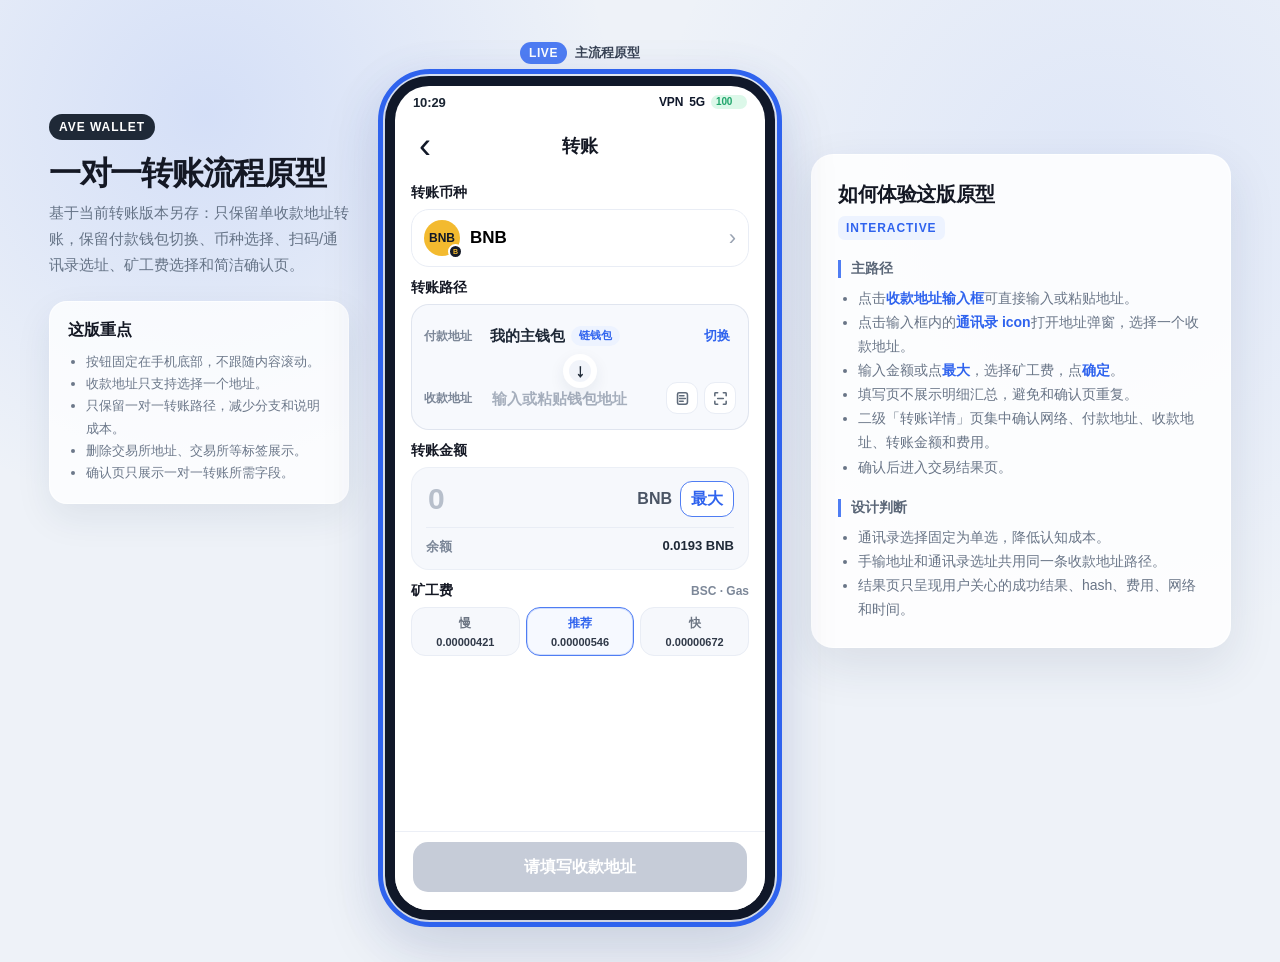
==== commit b82d93f4: "Update single transfer prototype" ====
--- a/index.html
+++ b/index.html
@@ -1265,8 +1265,14 @@
       font-size: 18px;
     }
 
+    .sheet-bottom.single-action {
+      display: flex;
+      justify-content: flex-end;
+    }
+
     .sheet-confirm {
       height: 48px;
+      min-width: 150px;
       border-radius: 14px;
       background: var(--blue);
       color: #fff;
@@ -1544,16 +1550,16 @@
   <main class="page">
     <aside class="intro">
       <span class="intro-badge">AVE WALLET</span>
-      <h1>转账流程可交互原型</h1>
-      <p>基于 Claude 当前稿和你的反馈重新收敛：保留付款钱包切换、显式多选、批量同额转账、简洁确认页，以及不显示签名/广播中间状态的结果页。</p>
+      <h1>一对一转账流程原型</h1>
+      <p>基于当前转账版本另存：只保留单收款地址转账，保留付款钱包切换、币种选择、扫码/通讯录选址、矿工费选择和简洁确认页。</p>
       <div class="intro-card">
         <h2>这版重点</h2>
         <ul>
           <li>按钮固定在手机底部，不跟随内容滚动。</li>
-          <li>收款地址选择用 checkbox 明确表达可多选。</li>
-          <li>批量转账只填一个“每个地址金额”，不做单地址自定义金额。</li>
+          <li>收款地址只支持选择一个地址。</li>
+          <li>只保留一对一转账路径，减少分支和说明成本。</li>
           <li>删除交易所地址、交易所等标签展示。</li>
-          <li>确认页支持“查看全部”展开收款地址。</li>
+          <li>确认页只展示一对一转账所需字段。</li>
         </ul>
       </div>
     </aside>
@@ -1577,16 +1583,16 @@
       <h3>主路径</h3>
       <ul>
         <li>点击<strong>收款地址输入框</strong>可直接输入或粘贴地址。</li>
-        <li>点击输入框内的<strong>通讯录 icon</strong>打开地址弹窗，勾选多个地址自动进入批量转账。</li>
-        <li>输入金额或点<strong>最大</strong>，选择矿工费，点<strong>下一步</strong>。</li>
-        <li>填写页不展示明细汇总，避免和下一步重复。</li>
-        <li>二级「转账详情」页顶部只展示转账类型和总数量，下面一张明细卡集中确认网络、地址、单地址金额和费用。</li>
+        <li>点击输入框内的<strong>通讯录 icon</strong>打开地址弹窗，选择一个收款地址。</li>
+        <li>输入金额或点<strong>最大</strong>，选择矿工费，点<strong>确定</strong>。</li>
+        <li>填写页不展示明细汇总，避免和确认页重复。</li>
+        <li>二级「转账详情」页集中确认网络、付款地址、收款地址、转账金额和费用。</li>
         <li>确认后进入交易结果页。</li>
       </ul>
       <h3>设计判断</h3>
       <ul>
-        <li>多选能力从“隐藏规则”改为“显式 checkbox + 已选数量”。</li>
-        <li>单/多地址共用同一个收款地址输入框，选择后不改变输入框形态。</li>
+        <li>通讯录选择固定为单选，降低认知成本。</li>
+        <li>手输地址和通讯录选址共用同一条收款地址路径。</li>
         <li>结果页只呈现用户关心的成功结果、hash、费用、网络和时间。</li>
       </ul>
     </aside>
@@ -1606,7 +1612,7 @@
       { id: "w1", tab: "mine", name: "链钱包 02", address: "0x7c09...77a8", fullAddress: "0x7c09F18dB7B8dD92437C1B4788F34f9b2D6c77a8", balance: "BNB: 0.0840 · 余额 $51.41" },
       { id: "w2", tab: "mine", name: "托管钱包 02", address: "0x27b4...8e20", fullAddress: "0x27b41a6fCb25d8CE931016E11aDF6551c1f08e20", balance: "BNB: 0.0000 · 余额 $0.00" },
       { id: "b1", tab: "book", name: "Axon 备用地址", address: "0x21e0...9012", fullAddress: "0x21e04A6a0f3116D1199b4ad128A742Bc15c19012", balance: "备注：常用收款" },
-      { id: "b2", tab: "book", name: "运营测试地址", address: "0xb93e...0c18", fullAddress: "0xb93e4197A51D9e9604fE333B7445574281300c18", balance: "备注：内部测试" }
+      { id: "b2", tab: "book", name: "运营测试地址", address: "0xb93e...0c18", fullAddress: "0xb93e4197A51D9e9604fE333B7445574281300c18", balance: "备注：内部测试", isContract: true }
     ];
 
     const tokens = [
@@ -1633,8 +1639,6 @@
       activeTab: "recent",
       amount: "",
       gas: "recommend",
-      confirmExpanded: false,
-      resultExpanded: false,
       showAddressSheet: false,
       showWalletSheet: false,
       showTokenSheet: false,
@@ -1658,14 +1662,13 @@
     }
 
     function recipientCount() {
-      if (state.selectedIds.length) return state.selectedIds.length;
+      if (state.selectedIds.length) return 1;
       return state.recipientInput.trim() ? 1 : 0;
     }
 
     function recipientValue() {
       const selected = selectedAddresses();
-      if (selected.length === 1) return selected[0].fullAddress;
-      if (selected.length > 1) return `已选择 ${selected.length} 个收款地址`;
+      if (selected.length) return selected[0].fullAddress;
       return state.recipientInput;
     }
 
@@ -1675,7 +1678,7 @@
     }
 
     function rawTotalAmount() {
-      return amountNum() * Math.max(recipientCount(), 1);
+      return amountNum();
     }
 
     function totalAmount() {
@@ -1683,11 +1686,6 @@
       return total ? total.toFixed(4).replace(/0+$/, "").replace(/\.$/, "") : "0";
     }
 
-    function totalDeduction() {
-      const total = rawTotalAmount();
-      return total ? total.toFixed(6).replace(/0+$/, "").replace(/\.$/, "") : "0";
-    }
-
     function gas() {
       return gasOptions[state.gas] || gasOptions.recommend;
     }
@@ -1699,7 +1697,40 @@
     function nextButtonText() {
       if (!recipientCount()) return "请填写收款地址";
       if (!amountNum()) return "请输入转账金额";
-      return "下一步";
+      return "确定";
+    }
+
+    function backendPrecheckTransfer() {
+      const t = token();
+      const recipient = selectedAddresses()[0] || { fullAddress: state.recipientInput.trim() };
+      const amount = amountNum();
+      const balance = Number(t.balance);
+      const gasFee = Number(gas().value);
+      const nativeBalance = Number(tokens.find(item => item.symbol === "BNB")?.balance || 0);
+
+      // 后端校验规则：
+      // 1. 判断收款地址是否为合约地址；合约地址暂不允许普通转账。
+      // 2. 判断转账币种余额是否充足。
+      // 3. 判断原生币 BNB 是否足够支付矿工费；BNB 转账时还要同时覆盖转账金额 + 矿工费。
+      if (recipient.isContract) {
+        return { ok: false, code: "CONTRACT_ADDRESS", message: "收款地址为合约地址，暂不支持普通转账" };
+      }
+      if (!recipient.fullAddress) {
+        return { ok: false, code: "EMPTY_RECIPIENT", message: "请先输入或选择收款地址" };
+      }
+      if (amount <= 0) {
+        return { ok: false, code: "EMPTY_AMOUNT", message: "请输入转账金额" };
+      }
+      if (amount > balance) {
+        return { ok: false, code: "TOKEN_BALANCE_NOT_ENOUGH", message: `${t.symbol} 余额不足` };
+      }
+      if (t.symbol === "BNB" && amount + gasFee > balance) {
+        return { ok: false, code: "NATIVE_BALANCE_NOT_ENOUGH", message: "BNB 余额不足，需预留矿工费" };
+      }
+      if (t.symbol !== "BNB" && nativeBalance < gasFee) {
+        return { ok: false, code: "GAS_NOT_ENOUGH", message: "BNB 余额不足，无法支付矿工费" };
+      }
+      return { ok: true };
     }
 
     function esc(value) {
@@ -1708,11 +1739,6 @@
         .replaceAll('"', "&quot;")
         .replaceAll("<", "&lt;")
         .replaceAll(">", "&gt;");
-    }
-
-    function deductionLabel() {
-      const t = token();
-      return `${totalDeduction()} ${t.symbol}`;
     }
 
     function formatAmount(value, decimals = 6) {
@@ -1816,7 +1842,6 @@
 
     function transferPage() {
       const selected = selectedAddresses();
-      const multi = selected.length > 1;
       return `
         ${nav("转账")}
         <div class="scroll transfer-scroll ${amountNum() ? "transfer-scroll-with-fee" : ""}">
@@ -1826,8 +1851,8 @@
           <div class="section-title">转账路径</div>
           ${routeCard(selected)}
 
-          <div class="section-title">${multi ? "单地址金额" : "转账金额"}</div>
-          ${amountField(multi)}
+          <div class="section-title">转账金额</div>
+          ${amountField()}
 
           <div class="section-title">
             <span>矿工费</span>
@@ -1869,7 +1894,6 @@
             </div>
           </div>
         </div>
-        ${selected.length > 1 ? `<div class="inline-note">已选择 ${selected.length} 个收款地址，将按同一金额批量转账。</div>` : ""}
       `;
     }
 
@@ -1887,10 +1911,11 @@
     }
 
     function recipientRouteContent(selected) {
-      if (selected.length) {
+      const item = selected[0];
+      if (item) {
         return `
           <div class="recipient-chip">
-            <button class="recipient-summary" data-action="open-address-sheet">${recipientSummary(selected)}</button>
+            <button class="recipient-summary" data-action="open-address-sheet">${displayAddressName(item)}</button>
             <button class="recipient-clear" data-action="clear-recipients" aria-label="清空收款地址">×</button>
           </div>
         `;
@@ -1901,13 +1926,6 @@
         <input id="recipientInput" class="route-input" value="${esc(value)}" placeholder="输入或粘贴钱包地址" />
         ${selected.length === 1 ? `<div class="route-meta">${displayAddressName(selected[0])}</div>` : ""}
       `;
-    }
-
-    function recipientSummary(selected) {
-      if (selected.length === 1) return displayAddressName(selected[0]);
-      const names = selected.slice(0, 2).map(item => displayAddressName(item)).join("、");
-      const rest = selected.length > 2 ? ` <em>等 ${selected.length} 个钱包</em>` : "";
-      return `${names}${rest}`;
     }
 
     function sourceCard() {
@@ -1971,23 +1989,7 @@
       `;
     }
 
-    function recipientField(selected) {
-      const value = recipientValue();
-      return `
-        <div class="field compact-field ${selected.length ? "selected" : ""}">
-          <div class="field-main">
-            <input id="recipientInput" class="address-input" value="${esc(value)}" placeholder="输入或粘贴钱包地址" />
-            ${selected.length > 1 ? `<div class="field-meta">批量同额转账 · 可从通讯录继续编辑</div>` : ""}
-          </div>
-          <div class="inline-actions">
-            <button class="inline-icon" data-action="open-address-sheet" title="通讯录">${addressBookIcon()}</button>
-            <button class="inline-icon" data-action="scan" title="扫码">${scanIcon()}</button>
-          </div>
-        </div>
-      `;
-    }
-
-    function amountField(multi) {
+    function amountField() {
       const t = token();
       return `
         <div class="card amount-card">
@@ -2023,7 +2025,6 @@
 
     function confirmPage() {
       const selected = selectedAddresses();
-      const multi = selected.length > 1;
       const t = token();
       return `
         ${nav("转账详情")}
@@ -2031,7 +2032,7 @@
           <div class="hint danger risk-alert">重要提示：请确认收款地址、网络和金额。链上转账提交后不可撤回。</div>
 
           <div class="detail-hero-card">
-            <div class="label-small">${multi ? "批量转账" : "普通转账"}</div>
+            <div class="label-small">普通转账</div>
             <div class="big">-${totalAmount()} ${t.symbol}</div>
           </div>
 
@@ -2040,9 +2041,8 @@
             <div class="summary-row"><span>转账网络</span><strong>${t.network}</strong></div>
             <div class="summary-row"><span>付款地址</span><strong>${walletDetailLabel()}</strong></div>
             ${recipientConfirmList(selected)}
-            ${multi ? `<div class="summary-row"><span>单地址金额</span><strong>${state.amount || "0"} ${t.symbol}</strong></div>` : ""}
+            <div class="summary-row"><span>转账金额</span><strong>${state.amount || "0"} ${t.symbol}</strong></div>
             <div class="summary-row"><span>预计手续费</span><strong>${networkFeeLabel()}</strong></div>
-            <div class="summary-row emphasis"><span>预计总扣除</span><strong>${deductionLabel()}</strong></div>
           </div>
 
         </div>
@@ -2053,8 +2053,8 @@
     }
 
     function recipientConfirmList(selected) {
-      if (selected.length === 1) {
-        const item = selected[0];
+      const item = selected[0];
+      if (item) {
         return `
           <div class="summary-row"><span>收款地址</span><strong>${displayAddressName(item)}</strong></div>
         `;
@@ -2066,28 +2066,11 @@
         `;
       }
 
-      const list = state.confirmExpanded ? selected : selected.slice(0, 2);
-      return `
-        <div class="summary-row">
-          <span>收款地址</span>
-          <strong>${selected.length} 个地址 · <button class="text-link" data-action="toggle-recipients">${state.confirmExpanded ? "收起" : "查看全部"}</button></strong>
-        </div>
-        ${state.confirmExpanded ? `
-          <div class="recipient-list">
-            ${list.map((item, index) => `
-              <div class="recipient-line">
-                <span>${index + 1}.</span>
-                <strong>${displayAddressName(item)}</strong>
-              </div>
-            `).join("")}
-          </div>
-        ` : ""}
-      `;
+      return "";
     }
 
     function resultPage() {
       const selected = selectedAddresses();
-      const multi = selected.length > 1;
       const t = token();
       return `
         ${nav("交易详情", false)}
@@ -2102,7 +2085,7 @@
             <div class="summary-row"><span>付款地址</span><strong>${walletDetailLabel()}</strong></div>
             ${resultRecipientRows(selected)}
             <div class="summary-row"><span>转账网络</span><strong>${t.network}</strong></div>
-            <div class="summary-row"><span>${multi ? "单地址到账金额" : "到账金额"}</span><strong>${receivedPerAddressLabel()}</strong></div>
+            <div class="summary-row"><span>到账金额</span><strong>${receivedPerAddressLabel()}</strong></div>
             <div class="summary-row"><span>网络手续费</span><strong>${networkFeeLabel()}</strong></div>
             <div class="summary-row"><span>交易哈希</span><strong class="inline-value"><span>${shortHash()}</span><button class="copy-btn" data-action="copy-hash">复制</button></strong></div>
             <div class="summary-row"><span>区块浏览器</span><strong><button class="link-value" data-action="toast-explorer">查看链上详情</button></strong></div>
@@ -2119,8 +2102,8 @@
     }
 
     function resultRecipientRows(selected) {
-      if (selected.length === 1) {
-        const item = selected[0];
+      const item = selected[0];
+      if (item) {
         return `
           <div class="summary-row"><span>收款地址</span><strong>${displayAddressName(item)}</strong></div>
         `;
@@ -2132,22 +2115,7 @@
         `;
       }
 
-      return `
-        <div class="summary-row">
-          <span>收款地址</span>
-          <strong>${selected.length} 个地址 · <button class="text-link" data-action="toggle-result-recipients">${state.resultExpanded ? "收起" : "查看全部"}</button></strong>
-        </div>
-        ${state.resultExpanded ? `
-          <div class="recipient-list">
-            ${selected.map((item, index) => `
-              <div class="recipient-line">
-                <span>${index + 1}.</span>
-                <strong>${displayAddressName(item)}</strong>
-              </div>
-            `).join("")}
-          </div>
-        ` : ""}
-      `;
+      return "";
     }
 
     function addressSheet() {
@@ -2159,7 +2127,6 @@
             <div class="sheet-head">
               <div>
                 <h2 class="sheet-title">选择收款地址</h2>
-                <div class="sheet-sub"><span class="checkbox-icon">✓</span> 可选择一个或多个地址，支持跨标签多选</div>
               </div>
               <button class="close" data-action="close-address-sheet">×</button>
             </div>
@@ -2177,8 +2144,7 @@
               ${rows.map(item => addressRow(item)).join("")}
             </div>
 
-            <div class="sheet-bottom">
-              <div class="selected-count">已选 <strong>${state.draftIds.length}</strong> 个地址</div>
+            <div class="sheet-bottom single-action">
               <button class="sheet-confirm" data-action="confirm-addresses" ${state.draftIds.length ? "" : "disabled"}>确定</button>
             </div>
           </div>
@@ -2284,11 +2250,7 @@
       const addressBtn = event.target.closest("[data-address]");
       if (addressBtn) {
         const id = addressBtn.dataset.address;
-        if (state.draftIds.includes(id)) {
-          state.draftIds = state.draftIds.filter(item => item !== id);
-        } else {
-          state.draftIds = [...state.draftIds, id];
-        }
+        state.draftIds = state.draftIds.includes(id) ? [] : [id];
         render();
         return;
       }
@@ -2339,7 +2301,7 @@
           showToast("请至少选择 1 个收款地址");
           return;
         }
-        state.selectedIds = [...state.draftIds];
+        state.selectedIds = state.draftIds.slice(0, 1);
         state.recipientInput = recipientValue();
         state.showAddressSheet = false;
         render();
@@ -2362,25 +2324,20 @@
         render();
       } else if (action === "max") {
         const t = token();
-        const count = Math.max(recipientCount(), 1);
-        const max = Math.max(Number(t.balance) / count - (t.symbol === "BNB" ? Number(gas().value) / count : 0), 0);
+        const max = Math.max(Number(t.balance) - (t.symbol === "BNB" ? Number(gas().value) : 0), 0);
         state.amount = max ? max.toFixed(6).replace(/0+$/, "").replace(/\.$/, "") : "0";
         render();
       } else if (action === "next") {
         if (!recipientCount()) showToast("请先输入或选择收款地址");
         else if (!amountNum()) showToast("请输入转账金额");
         else {
+          const precheck = backendPrecheckTransfer();
+          if (!precheck.ok) {
+            showToast(precheck.message);
+          }
           state.screen = "confirm";
-          state.confirmExpanded = false;
-          state.resultExpanded = false;
           render();
         }
-      } else if (action === "toggle-recipients") {
-        state.confirmExpanded = !state.confirmExpanded;
-        render();
-      } else if (action === "toggle-result-recipients") {
-        state.resultExpanded = !state.resultExpanded;
-        render();
       } else if (action === "back-transfer") {
         state.screen = "transfer";
         render();
@@ -2390,7 +2347,6 @@
         setTimeout(() => {
           state.processing = false;
           state.screen = "result";
-          state.resultExpanded = false;
           render();
         }, 900);
       } else if (action === "new-transfer") {
@@ -2399,8 +2355,6 @@
         state.draftIds = [];
         state.recipientInput = "";
         state.amount = "";
-        state.confirmExpanded = false;
-        state.resultExpanded = false;
         render();
       } else if (action === "copy-hash") {
         if (navigator.clipboard && navigator.clipboard.writeText) {
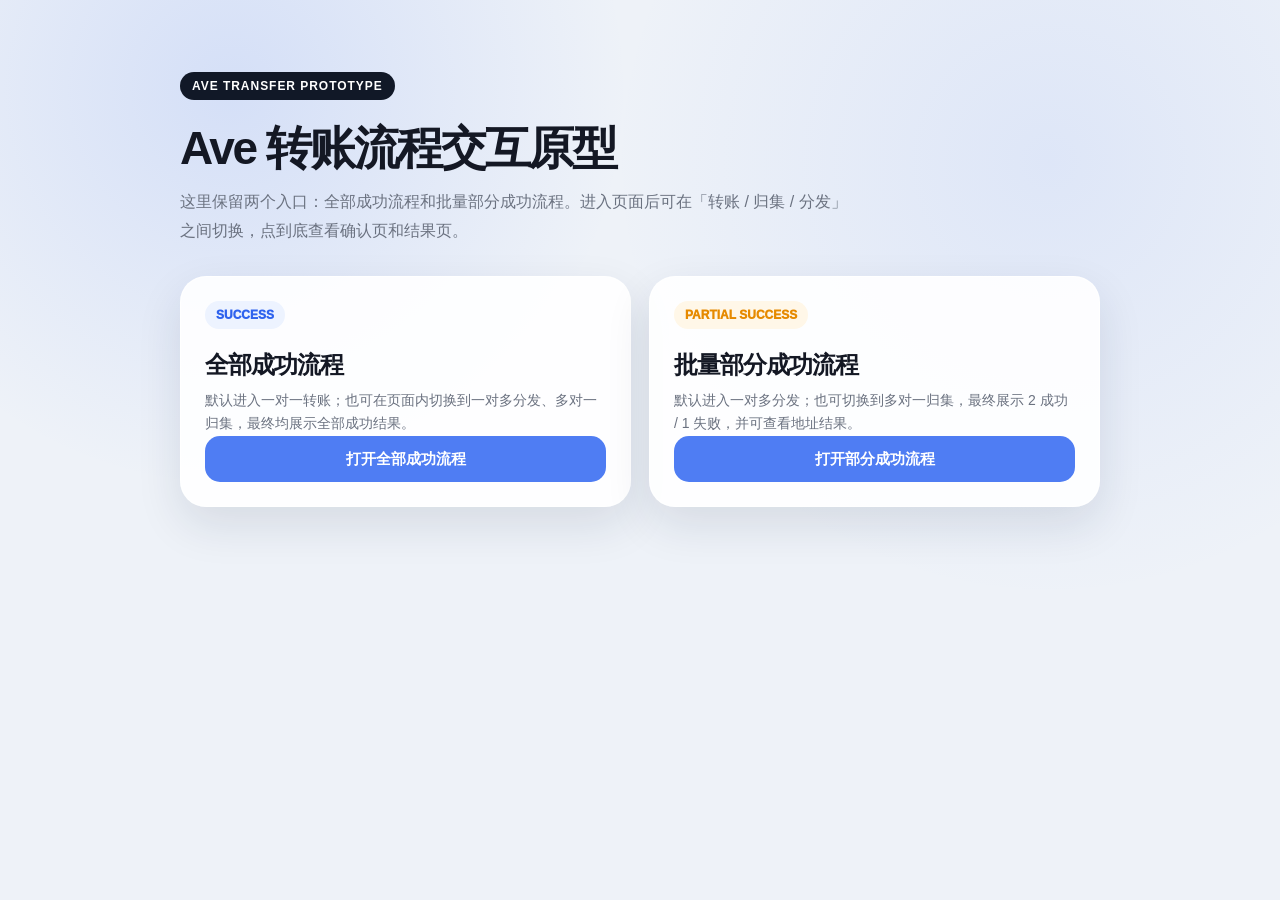
==== commit 6c8697ba: "Update Ave transfer prototype" ====
--- a/index.html
+++ b/index.html
@@ -3,26 +3,17 @@
 <head>
   <meta charset="utf-8" />
   <meta name="viewport" content="width=device-width, initial-scale=1" />
-  <title>Ave 转账流程交互原型</title>
+  <title>Ave 转账流程原型</title>
   <style>
     :root {
       --blue: #4f7df3;
       --blue-strong: #2f63ee;
-      --blue-weak: #edf3ff;
-      --text: #141824;
-      --muted: #7c8798;
-      --weak: #a8b0bd;
-      --line: #e9edf5;
       --bg: #eef2f8;
       --card: #ffffff;
-      --soft: #f6f8fc;
-      --green: #20a86b;
-      --green-bg: #eaf8f1;
-      --warn: #d88400;
-      --warn-bg: #fff6e5;
-      --danger: #e04747;
-      --danger-bg: #fff0f0;
-      --shadow: 0 24px 64px rgba(24, 39, 75, 0.16);
+      --text: #141824;
+      --muted: #6b7280;
+      --orange: #e68a00;
+      --orange-bg: #fff7e8;
     }
 
     * { box-sizing: border-box; }
@@ -31,2361 +22,141 @@
       margin: 0;
       min-height: 100vh;
       background:
-        radial-gradient(circle at 16% 12%, rgba(79, 125, 243, 0.16), transparent 30%),
-        radial-gradient(circle at 86% 20%, rgba(79, 125, 243, 0.10), transparent 34%),
+        radial-gradient(circle at 18% 10%, rgba(79, 125, 243, 0.16), transparent 30%),
+        radial-gradient(circle at 82% 18%, rgba(79, 125, 243, 0.10), transparent 34%),
         var(--bg);
       color: var(--text);
       font-family: -apple-system, BlinkMacSystemFont, "SF Pro Text", "PingFang SC", "Microsoft YaHei", Arial, sans-serif;
     }
 
-    button, input {
-      font: inherit;
+    main {
+      width: min(920px, calc(100vw - 32px));
+      margin: 0 auto;
+      padding: 72px 0;
     }
 
-    button {
-      border: 0;
-      cursor: pointer;
-      background: transparent;
-    }
-
-    .page {
-      min-height: 100vh;
-      padding: 42px;
-      display: flex;
-      align-items: flex-start;
-      justify-content: center;
-      gap: 36px;
-    }
-
-    .intro {
-      width: 300px;
-      padding-top: 72px;
-    }
-
-    .intro-badge {
+    .badge {
       display: inline-flex;
-      height: 26px;
+      height: 28px;
       align-items: center;
-      padding: 0 10px;
+      padding: 0 12px;
       border-radius: 999px;
-      background: #1f2937;
+      background: #111827;
       color: #fff;
       font-size: 12px;
-      font-weight: 800;
+      font-weight: 900;
       letter-spacing: 0.08em;
     }
 
-    .intro h1 {
-      margin: 16px 0 8px;
-      font-size: 32px;
-      line-height: 1.12;
+    h1 {
+      margin: 18px 0 8px;
+      font-size: clamp(30px, 5vw, 46px);
+      letter-spacing: -0.05em;
+    }
+
+    .desc {
+      max-width: 680px;
+      margin: 0;
+      color: var(--muted);
+      font-size: 16px;
+      line-height: 1.8;
+    }
+
+    .grid {
+      margin-top: 30px;
+      display: grid;
+      grid-template-columns: repeat(2, minmax(0, 1fr));
+      gap: 18px;
+    }
+
+    .card {
+      min-height: 220px;
+      display: flex;
+      flex-direction: column;
+      padding: 24px;
+      border-radius: 26px;
+      background: rgba(255, 255, 255, 0.9);
+      border: 1px solid rgba(255, 255, 255, 0.82);
+      box-shadow: 0 18px 46px rgba(20, 32, 60, 0.11);
+      color: inherit;
+      text-decoration: none;
+      transition: transform .18s ease, box-shadow .18s ease;
+    }
+
+    .card:hover {
+      transform: translateY(-3px);
+      box-shadow: 0 24px 60px rgba(20, 32, 60, 0.16);
+    }
+
+    .tag {
+      width: fit-content;
+      padding: 7px 11px;
+      border-radius: 999px;
+      background: #edf3ff;
+      color: var(--blue-strong);
+      font-size: 12px;
+      font-weight: 950;
+    }
+
+    .tag.warn {
+      background: var(--orange-bg);
+      color: var(--orange);
+    }
+
+    h2 {
+      margin: 20px 0 8px;
+      font-size: 24px;
       letter-spacing: -0.04em;
     }
 
-    .intro p {
+    p {
       margin: 0;
-      color: #657386;
-      line-height: 1.75;
-      font-size: 15px;
+      color: var(--muted);
+      font-size: 14px;
+      line-height: 1.7;
     }
 
-    .intro-card {
-      margin-top: 22px;
-      border-radius: 18px;
-      background: rgba(255,255,255,0.78);
-      border: 1px solid rgba(255,255,255,0.7);
-      box-shadow: 0 14px 36px rgba(30, 45, 80, 0.08);
-      padding: 18px;
-    }
-
-    .intro-card h2 {
-      margin: 0 0 10px;
-      font-size: 16px;
-    }
-
-    .intro-card ul {
-      padding-left: 18px;
-      margin: 0;
-      color: #6c788a;
-      line-height: 1.72;
-      font-size: 13px;
-    }
-
-    .phone-col {
-      display: flex;
-      flex-direction: column;
+    .action {
+      margin-top: auto;
+      display: inline-flex;
+      height: 46px;
       align-items: center;
-      gap: 12px;
-    }
-
-    .live {
-      display: flex;
-      align-items: center;
-      gap: 8px;
-      color: #384254;
-      font-size: 13px;
-      font-weight: 800;
-    }
-
-    .live span {
-      display: inline-flex;
-      height: 22px;
-      align-items: center;
-      padding: 0 9px;
-      border-radius: 999px;
+      justify-content: center;
+      border-radius: 15px;
       background: var(--blue);
       color: #fff;
-      font-size: 12px;
-      letter-spacing: 0.05em;
-    }
-
-    .phone {
-      width: 390px;
-      height: 844px;
-      border-radius: 44px;
-      padding: 10px;
-      background: #101624;
-      box-shadow: var(--shadow);
-      position: relative;
-    }
-
-    .phone::before {
-      content: "";
-      position: absolute;
-      inset: -7px;
-      border: 5px solid var(--blue-strong);
-      border-radius: 52px;
-      pointer-events: none;
-      filter: drop-shadow(0 10px 18px rgba(47, 99, 238, 0.25));
-    }
-
-    .screen {
-      height: 100%;
-      overflow: hidden;
-      border-radius: 34px;
-      background: #fff;
-      position: relative;
-    }
-
-    .status {
-      height: 34px;
-      padding: 9px 18px 0;
-      display: flex;
-      justify-content: space-between;
-      align-items: flex-start;
-      color: #1b2533;
-      font-size: 13px;
-      font-weight: 800;
-      letter-spacing: -0.01em;
-    }
-
-    .signal {
-      display: flex;
-      align-items: center;
-      gap: 6px;
-      color: #0f172a;
-      font-size: 12px;
-    }
-
-    .battery {
-      height: 14px;
-      min-width: 36px;
-      padding: 1px 5px;
-      border-radius: 8px;
-      color: #21a66c;
-      background: #dcf8e9;
-      font-size: 10px;
-      font-weight: 900;
-    }
-
-    .app {
-      height: calc(100% - 34px);
-      display: flex;
-      flex-direction: column;
-      position: relative;
-      overflow: hidden;
-    }
-
-    .nav {
-      height: 52px;
-      display: grid;
-      grid-template-columns: 50px 1fr 50px;
-      align-items: center;
-      padding: 0 18px;
-      background: #fff;
-      z-index: 3;
-    }
-
-    .nav-title {
-      text-align: center;
-      font-size: 18px;
-      font-weight: 850;
-      letter-spacing: -0.02em;
-    }
-
-    .nav-actions {
-      display: flex;
-      justify-content: flex-end;
-      gap: 10px;
-    }
-
-    .icon-btn {
-      width: 34px;
-      height: 34px;
-      border-radius: 12px;
-      border: 1px solid var(--line);
-      color: #4b5565;
-      display: inline-flex;
-      align-items: center;
-      justify-content: center;
-      background: #fff;
-      font-size: 16px;
-      font-weight: 900;
-    }
-
-    .back {
-      width: 34px;
-      height: 34px;
-      color: #111827;
-      display: inline-flex;
-      align-items: center;
-      justify-content: flex-start;
-      font-size: 36px;
-      line-height: 1;
-      font-weight: 300;
-    }
-
-    .scroll {
-      flex: 1;
-      overflow-y: auto;
-      padding: 0 16px 98px;
-      scrollbar-width: none;
-    }
-
-    .detail-scroll {
-      padding-bottom: 112px;
-    }
-
-    .transfer-scroll {
-      padding-bottom: 92px;
-    }
-
-    .transfer-scroll-with-fee {
-      padding-bottom: 92px;
-    }
-
-    .transfer-scroll .section-title {
-      margin: 12px 0 7px;
-    }
-
-    .result-scroll {
-      padding-bottom: 96px;
-    }
-
-    .scroll::-webkit-scrollbar { display: none; }
-
-    .section-title {
-      display: flex;
-      align-items: center;
-      justify-content: space-between;
-      margin: 13px 0 7px;
-      font-size: 14px;
-      font-weight: 850;
-    }
-
-    .section-title small {
-      color: var(--muted);
-      font-size: 12px;
-      font-weight: 650;
-    }
-
-    .card {
-      border-radius: 18px;
-      background: var(--soft);
-      border: 1px solid rgba(233, 237, 245, 0.74);
-    }
-
-    .source-card {
-      overflow: hidden;
-      padding: 0;
-      background: #f7f9fd;
-    }
-
-    .source-row {
-      width: 100%;
-      min-height: 62px;
-      display: flex;
-      align-items: center;
-      gap: 10px;
-      padding: 11px 12px;
-      text-align: left;
-    }
-
-    .source-row + .source-row {
-      border-top: 1px solid var(--line);
-    }
-
-    .source-label {
-      width: 48px;
-      flex: 0 0 auto;
-      color: var(--muted);
-      font-size: 12px;
-      font-weight: 850;
-    }
-
-    .source-row .coin {
-      width: 34px;
-      height: 34px;
-      font-size: 11px;
-    }
-
-    .source-row .name {
       font-size: 15px;
-    }
-
-    .source-action {
-      margin-left: auto;
-      color: var(--blue-strong);
-      font-size: 13px;
-      font-weight: 900;
-      white-space: nowrap;
-    }
-
-    .source-row .amount-side {
-      font-size: 14px;
-    }
-
-    .wallet-card {
-      display: flex;
-      align-items: center;
-      gap: 10px;
-      padding: 12px;
-    }
-
-    .coin {
-      width: 36px;
-      height: 36px;
-      border-radius: 50%;
-      flex: 0 0 auto;
-      display: flex;
-      align-items: center;
-      justify-content: center;
-      background: #f3ba2f;
-      color: #111827;
-      font-size: 12px;
-      font-weight: 900;
-    }
-
-    .coin.dark {
-      background: #161b27;
-      color: #f3ba2f;
-    }
-
-    .main {
-      min-width: 0;
-      flex: 1;
-    }
-
-    .name-row {
-      display: flex;
-      align-items: center;
-      gap: 7px;
-      min-width: 0;
-    }
-
-    .name {
-      overflow: hidden;
-      white-space: nowrap;
-      text-overflow: ellipsis;
-      font-weight: 850;
-      font-size: 16px;
-    }
-
-    .tag {
-      display: inline-flex;
-      align-items: center;
-      height: 20px;
-      padding: 0 8px;
-      border-radius: 999px;
-      background: var(--blue-weak);
-      color: var(--blue-strong);
-      font-size: 11px;
-      font-weight: 800;
-      white-space: nowrap;
-    }
-
-    .tag.ghost {
-      background: #eef1f6;
-      color: #667085;
-    }
-
-    .sub {
-      margin-top: 3px;
-      color: var(--muted);
-      font-size: 12px;
-      font-weight: 650;
-      letter-spacing: 0.01em;
-    }
-
-    .switch {
-      color: var(--blue-strong);
-      font-weight: 850;
-      font-size: 13px;
-      padding: 6px 0 6px 10px;
-    }
-
-    .token-card {
-      display: flex;
-      align-items: center;
-      gap: 10px;
-      padding: 12px;
-    }
-
-    .token-strip {
-      min-height: 56px;
-      padding: 10px 12px;
-      background: #fff;
-      border-color: var(--line);
-    }
-
-    .token-strip .coin {
-      position: relative;
-    }
-
-    .chain-corner {
-      position: absolute;
-      right: -3px;
-      bottom: -3px;
-      width: 15px;
-      height: 15px;
-      border-radius: 50%;
-      border: 2px solid #fff;
-      background: #161b27;
-      color: #f3ba2f;
-      display: flex;
-      align-items: center;
-      justify-content: center;
-      font-size: 7px;
-      font-weight: 900;
-    }
-
-    .token-strip .name {
-      font-size: 17px;
-      font-weight: 850;
-    }
-
-    .selectable-card {
-      width: 100%;
-      text-align: left;
-    }
-
-    .chevron {
-      color: #9aa3b2;
-      font-size: 22px;
-      font-weight: 400;
-      margin-left: 2px;
-    }
-
-    .amount-side {
-      margin-left: auto;
-      text-align: right;
-      font-weight: 850;
-    }
-
-    .amount-side small {
-      display: block;
-      margin-top: 4px;
-      color: var(--muted);
-      font-size: 12px;
-      font-weight: 650;
-    }
-
-    .field {
-      min-height: 58px;
-      padding: 0 10px 0 14px;
-      display: flex;
-      align-items: center;
-      gap: 8px;
-      border-radius: 18px;
-      background: var(--soft);
-      border: 1px solid transparent;
-    }
-
-    .field.selected {
-      background: #f7faff;
-      border-color: rgba(79, 125, 243, 0.22);
-    }
-
-    .field.compact-field {
-      min-height: 62px;
-      padding: 8px 10px 8px 14px;
-    }
-
-    .field-main {
-      min-width: 0;
-      flex: 1;
-    }
-
-    .compact-field .address-input {
-      width: 100%;
-      height: 28px;
-    }
-
-    .field-meta {
-      margin-top: 2px;
-      color: #4662a8;
-      font-size: 12px;
-      font-weight: 700;
-    }
-
-    .address-input {
-      flex: 1;
-      min-width: 0;
-      height: 56px;
-      border: 0;
-      outline: 0;
-      background: transparent;
-      color: #1f2937;
-      font-size: 15px;
-      font-weight: 750;
-    }
-
-    .address-input::placeholder {
-      color: #a6afbd;
-      font-weight: 650;
-    }
-
-    .inline-actions {
-      display: flex;
-      gap: 6px;
-      flex: 0 0 auto;
-      align-items: center;
-    }
-
-    .inline-icon {
-      width: 32px;
-      height: 32px;
-      border-radius: 11px;
-      display: inline-flex;
-      align-items: center;
-      justify-content: center;
-      color: #5f6b7a;
-      background: #fff;
-      border: 1px solid var(--line);
-    }
-
-    .inline-icon svg {
-      width: 17px;
-      height: 17px;
-      stroke: currentColor;
-      stroke-width: 2.2;
-      fill: none;
-      stroke-linecap: round;
-      stroke-linejoin: round;
-    }
-
-    .address-actions {
-      display: flex;
-      gap: 8px;
-      align-items: center;
-    }
-
-    .mini-action {
-      display: inline-flex;
-      align-items: center;
-      gap: 4px;
-      color: #5d6878;
-      font-size: 12px;
-      font-weight: 800;
-      padding: 4px 0;
-    }
-
-    .recipient-preview {
-      display: flex;
-      align-items: center;
-      justify-content: space-between;
-      gap: 8px;
-      margin-top: 8px;
-      padding-top: 10px;
-      border-top: 1px solid var(--line);
-      color: var(--muted);
-      font-size: 12px;
-      font-weight: 650;
-    }
-
-    .route-card {
-      position: relative;
-      overflow: visible;
-      padding: 0;
-      background: #f7f9fd;
-      border-color: rgba(222, 228, 238, 0.9);
-    }
-
-    .route-row {
-      min-height: 62px;
-      display: flex;
-      align-items: center;
-      gap: 10px;
-      padding: 12px;
-    }
-
-    .route-row + .route-row {
-      border-top: 1px solid var(--line);
-      padding-top: 14px;
-    }
-
-    .route-label {
-      width: 56px;
-      flex: 0 0 auto;
-      color: var(--muted);
-      font-size: 12px;
-      font-weight: 900;
-    }
-
-    .route-content {
-      min-width: 0;
-      flex: 1;
-    }
-
-    .route-row .coin {
-      width: 34px;
-      height: 34px;
-      font-size: 11px;
-    }
-
-    .route-row .name {
-      font-size: 15px;
-    }
-
-    .route-address {
-      color: #1f2937;
-      font-size: 15px;
-      font-weight: 850;
-      line-height: 1.2;
-      display: flex;
-      align-items: center;
-      gap: 6px;
-      min-width: 0;
-    }
-
-    .route-address-text {
-      min-width: 0;
-      overflow: hidden;
-      white-space: nowrap;
-      text-overflow: ellipsis;
-    }
-
-    .route-action {
-      color: var(--blue-strong);
-      font-size: 13px;
-      font-weight: 900;
-      white-space: nowrap;
-    }
-
-    .route-arrow {
-      position: absolute;
-      left: 50%;
-      top: 49px;
-      z-index: 2;
-      width: 34px;
-      height: 34px;
-      transform: translateX(-50%);
-      border: 6px solid #fff;
-      border-radius: 50%;
-      background: #f1f4fa;
-      color: #1f2937;
-      display: flex;
-      align-items: center;
-      justify-content: center;
-      font-size: 18px;
-      font-weight: 950;
-      box-shadow: 0 6px 16px rgba(30, 45, 80, 0.08);
-    }
-
-    .route-input {
-      width: 100%;
-      height: 28px;
-      border: 0;
-      outline: 0;
-      background: transparent;
-      color: #1f2937;
-      font-size: 15px;
-      font-weight: 800;
-    }
-
-    .route-input::placeholder {
-      color: #a6afbd;
-      font-weight: 650;
-    }
-
-    .route-meta {
-      margin-top: 3px;
-      color: #4662a8;
-      font-size: 12px;
-      font-weight: 750;
-    }
-
-    .inline-note {
-      margin-top: 6px;
-      padding: 0 2px;
-      color: #7c8798;
-      font-size: 12px;
-      line-height: 1.45;
-      font-weight: 700;
-    }
-
-    .recipient-chip {
-      min-width: 0;
-      display: flex;
-      align-items: center;
-      gap: 8px;
-    }
-
-    .recipient-summary {
-      min-width: 0;
-      color: #1f2937;
-      font-size: 15px;
-      font-weight: 850;
-      line-height: 1.2;
-      overflow: hidden;
-      white-space: nowrap;
-      text-overflow: ellipsis;
-    }
-
-    .recipient-summary em {
-      color: var(--blue-strong);
-      font-style: normal;
-      font-weight: 900;
-    }
-
-    .recipient-clear {
-      width: 24px;
-      height: 24px;
-      border-radius: 50%;
-      background: #d1d6df;
-      color: #fff;
-      font-size: 18px;
-      line-height: 1;
-      font-weight: 700;
-      flex: 0 0 auto;
-    }
-
-    .text-link {
-      color: var(--blue-strong);
-      font-weight: 850;
-      white-space: nowrap;
-    }
-
-    .amount-card {
-      padding: 13px 14px;
-    }
-
-    .amount-input-row {
-      display: flex;
-      align-items: center;
-      gap: 8px;
-    }
-
-    .amount-main {
-      min-width: 0;
-      flex: 1;
-      display: flex;
-      align-items: baseline;
-      gap: 7px;
-    }
-
-    .amount-input {
-      width: 0;
-      flex: 0 1 150px;
-      min-width: 88px;
-      max-width: 150px;
-      border: 0;
-      outline: 0;
-      background: transparent;
-      color: #1c2433;
-      font-size: 30px;
-      font-weight: 850;
-      letter-spacing: -0.04em;
-    }
-
-    .amount-usd {
-      color: var(--muted);
-      font-size: 12px;
-      font-weight: 750;
-      white-space: nowrap;
-    }
-
-    .amount-input::placeholder {
-      color: #b7bfcb;
-    }
-
-    .unit {
-      color: #4b5565;
-      font-weight: 850;
-    }
-
-    .max-btn {
-      height: 36px;
-      min-width: 54px;
-      border-radius: 12px;
-      border: 1px solid var(--blue);
-      color: var(--blue-strong);
-      background: #fff;
-      font-weight: 850;
-    }
-
-    .balance-row {
-      margin-top: 10px;
-      padding-top: 10px;
-      border-top: 1px solid var(--line);
-      display: flex;
-      justify-content: space-between;
-      color: var(--muted);
-      font-size: 13px;
-      font-weight: 700;
-    }
-
-    .balance-row strong {
-      color: #1f2937;
-      font-weight: 900;
-    }
-
-    .hint {
-      margin-top: 7px;
-      display: flex;
-      gap: 8px;
-      align-items: flex-start;
-      border-radius: 12px;
-      padding: 8px 10px;
-      background: var(--blue-weak);
-      color: #4662a8;
-      font-size: 12px;
-      line-height: 1.45;
-      font-weight: 650;
-    }
-
-    .warn {
-      background: var(--warn-bg);
-      color: #956100;
-    }
-
-    .danger {
-      background: var(--danger-bg);
-      color: var(--danger);
-    }
-
-    .risk-alert {
-      border: 1px solid rgba(224, 71, 71, 0.72);
-      background: #fff4f4;
-      color: #c62828;
-      font-weight: 900;
-      line-height: 1.5;
-      padding: 9px 10px;
-      margin: 0 0 10px;
-      border-radius: 12px;
-      font-size: 12px;
-    }
-
-    .detail-bottom {
-      padding-top: 8px;
-      background: #fff;
-    }
-
-    .gas-grid {
-      display: grid;
-      grid-template-columns: repeat(3, 1fr);
-      gap: 6px;
-    }
-
-    .gas-card {
-      min-height: 48px;
-      padding: 7px 6px;
-      border-radius: 14px;
-      border: 1px solid var(--line);
-      background: var(--soft);
-      text-align: center;
-    }
-
-    .gas-card.active {
-      border-color: var(--blue);
-      background: #f6f9ff;
-      box-shadow: inset 0 0 0 1px rgba(79, 125, 243, 0.24);
-    }
-
-    .gas-card .gas-name {
-      font-size: 12px;
-      color: #6b7482;
-      font-weight: 800;
-    }
-
-    .gas-card.active .gas-name { color: var(--blue-strong); }
-
-    .gas-card strong {
-      display: block;
-      margin: 4px 0 0;
-      color: #303948;
-      font-size: 11px;
-    }
-
-    .gas-card small {
-      display: none;
-      color: var(--muted);
-      font-size: 11px;
-      font-weight: 650;
-    }
-
-    .summary-card {
-      padding: 0 14px;
-    }
-
-    .summary-row {
-      display: flex;
-      justify-content: space-between;
-      gap: 12px;
-      padding: 11px 0;
-      border-bottom: 1px solid var(--line);
-      font-size: 14px;
-    }
-
-    .summary-row:last-child {
-      border-bottom: 0;
-    }
-
-    .summary-row span {
-      color: var(--muted);
-      white-space: nowrap;
-    }
-
-    .summary-row strong {
-      text-align: right;
-      color: #1f2937;
-      font-weight: 850;
-      min-width: 0;
-      overflow-wrap: anywhere;
-    }
-
-    .summary-row.emphasis span,
-    .summary-row.emphasis strong {
-      color: #141824;
-      font-size: 16px;
       font-weight: 950;
     }
 
-    .detail-card .summary-row {
-      align-items: flex-start;
-    }
-
-    .detail-card .summary-row.stack-row {
-      display: block;
-    }
-
-    .detail-card .summary-row.stack-row span {
-      display: block;
-      margin-bottom: 7px;
-    }
-
-    .detail-card .summary-row.stack-row strong {
-      display: block;
-      text-align: left;
-      line-height: 1.35;
-    }
-
-    .inline-value {
-      display: inline-flex;
-      min-width: 0;
-      align-items: center;
-      justify-content: flex-end;
-      gap: 8px;
-    }
-
-    .copy-btn {
-      height: 26px;
-      padding: 0 9px;
-      border-radius: 999px;
-      background: #eef3ff;
-      color: var(--blue-strong);
-      font-size: 12px;
-      font-weight: 900;
-      flex: 0 0 auto;
-    }
-
-    .link-value {
-      color: var(--blue-strong);
-      font-weight: 900;
-    }
-
-    .bottom {
-      position: absolute;
-      left: 0;
-      right: 0;
-      bottom: 0;
-      z-index: 5;
-      padding: 10px 18px 18px;
-      background: linear-gradient(to bottom, rgba(255,255,255,0.72), #fff 34%);
-      border-top: 1px solid rgba(233, 237, 245, 0.86);
-    }
-
-    .primary {
-      width: 100%;
-      height: 50px;
-      border-radius: 15px;
-      background: var(--blue);
-      color: #fff;
-      font-size: 16px;
-      font-weight: 900;
-      box-shadow: 0 10px 22px rgba(79, 125, 243, 0.22);
-    }
-
-    .primary:disabled {
-      background: #c6ccd8;
-      box-shadow: none;
-      cursor: default;
-    }
-
-    .secondary-row {
-      display: grid;
-      grid-template-columns: 1fr 1fr;
-      gap: 10px;
-      margin-top: 10px;
-    }
-
-    .secondary {
-      height: 46px;
-      border-radius: 14px;
-      background: #f4f6fb;
-      color: #374151;
-      font-weight: 850;
-    }
-
-    .transfer-bottom {
-      background: #fff;
-    }
-
-    .result-bottom .secondary-row {
-      margin-top: 0;
-    }
-
-    .result-bottom .primary,
-    .result-bottom .secondary {
-      height: 48px;
-    }
-
-    .sheet-mask {
-      position: absolute;
-      inset: 0;
-      z-index: 20;
-      background: rgba(17, 24, 39, 0.46);
-      display: flex;
-      align-items: flex-end;
-    }
-
-    .sheet {
-      width: 100%;
-      max-height: 78%;
-      min-height: 520px;
-      background: #fff;
-      border-radius: 24px 24px 0 0;
-      padding: 10px 16px 96px;
-      position: relative;
-      overflow: hidden;
-      animation: slideUp 0.18s ease-out;
-    }
-
-    @keyframes slideUp {
-      from { transform: translateY(30px); opacity: 0.7; }
-      to { transform: translateY(0); opacity: 1; }
-    }
-
-    .drag {
-      width: 42px;
-      height: 5px;
-      border-radius: 999px;
-      background: #e2e6ee;
-      margin: 2px auto 16px;
-    }
-
-    .sheet-head {
-      display: flex;
-      align-items: flex-start;
-      justify-content: space-between;
-      gap: 16px;
-    }
-
-    .sheet-title {
-      margin: 0;
-      font-size: 21px;
-      font-weight: 900;
-      letter-spacing: -0.03em;
-    }
-
-    .sheet-sub {
-      display: flex;
-      align-items: center;
-      gap: 6px;
-      margin-top: 7px;
-      color: var(--muted);
-      font-size: 12px;
-      font-weight: 700;
-    }
-
-    .checkbox-icon {
-      width: 15px;
-      height: 15px;
-      border-radius: 4px;
-      border: 2px solid var(--blue);
-      display: inline-flex;
-      align-items: center;
-      justify-content: center;
-      color: var(--blue);
-      font-size: 10px;
-      font-weight: 900;
-      line-height: 1;
-    }
-
-    .close {
-      width: 34px;
-      height: 34px;
-      border-radius: 12px;
-      color: #8c96a6;
-      font-size: 30px;
-      line-height: 1;
-    }
-
-    .tabs {
-      margin: 18px 0 12px;
-      display: grid;
-      grid-template-columns: repeat(3, 1fr);
-      padding: 4px;
-      border-radius: 14px;
-      background: #f3f5f9;
-      gap: 4px;
-    }
-
-    .tab {
-      height: 42px;
-      border-radius: 11px;
-      color: #7f8897;
-      font-weight: 850;
-    }
-
-    .tab.active {
-      background: #fff;
-      color: #1f2937;
-      box-shadow: 0 5px 12px rgba(20, 30, 54, 0.06);
-    }
-
-    .search {
-      height: 48px;
-      display: flex;
-      align-items: center;
-      gap: 9px;
-      padding: 0 14px;
-      border-radius: 15px;
-      background: var(--soft);
-      color: #a7b0bd;
-      font-size: 14px;
-      font-weight: 650;
-    }
-
-    .sheet-scroll {
-      height: 278px;
-      overflow-y: auto;
-      margin: 14px -8px 0;
-      padding: 0 8px 18px;
-      scrollbar-width: none;
-    }
-
-    .sheet-scroll::-webkit-scrollbar { display: none; }
-
-    .list-caption {
-      color: #8a94a4;
-      font-size: 12px;
-      font-weight: 800;
-      margin: 2px 0 9px;
-    }
-
-    .address-row {
-      display: flex;
-      align-items: center;
-      gap: 12px;
-      padding: 12px;
-      border: 1px solid transparent;
-      border-radius: 16px;
-      margin-bottom: 9px;
-      background: #fff;
-    }
-
-    .address-row.selected {
-      background: #f4f8ff;
-      border-color: rgba(79, 125, 243, 0.42);
-    }
-
-    .select-box {
-      width: 30px;
-      height: 30px;
-      border-radius: 10px;
-      border: 2px solid #dbe1ea;
-      display: flex;
-      align-items: center;
-      justify-content: center;
-      color: #fff;
-      font-size: 15px;
-      font-weight: 900;
-      flex: 0 0 auto;
-    }
-
-    .address-row.selected .select-box {
-      border-color: var(--blue);
-      background: var(--blue);
-    }
-
-    .sheet-bottom {
-      position: absolute;
-      left: 0;
-      right: 0;
-      bottom: 0;
-      padding: 12px 16px 22px;
-      border-top: 1px solid var(--line);
-      background: #fff;
-      display: grid;
-      grid-template-columns: 1fr 150px;
-      gap: 12px;
-      align-items: center;
-    }
-
-    .selected-count {
-      color: #5f6b7a;
-      font-size: 13px;
-      font-weight: 800;
-      line-height: 1.35;
-    }
-
-    .selected-count strong {
-      color: var(--blue-strong);
-      font-size: 18px;
-    }
-
-    .sheet-bottom.single-action {
-      display: flex;
-      justify-content: flex-end;
-    }
-
-    .sheet-confirm {
-      height: 48px;
-      min-width: 150px;
-      border-radius: 14px;
-      background: var(--blue);
-      color: #fff;
-      font-weight: 900;
-    }
-
-    .sheet-confirm:disabled {
-      background: #c6ccd8;
-    }
-
-    .confirm-hero {
-      text-align: center;
-      padding: 10px 0 4px;
-    }
-
-    .confirm-hero .label-small {
-      color: var(--muted);
-      font-size: 13px;
-      font-weight: 800;
-    }
-
-    .confirm-hero .big {
-      margin-top: 8px;
-      font-size: 34px;
-      font-weight: 900;
-      letter-spacing: -0.04em;
-    }
-
-    .confirm-hero .desc {
-      margin-top: 4px;
-      color: var(--muted);
-      font-size: 12px;
-      font-weight: 700;
-    }
-
-    .detail-hero-card {
-      margin-top: 8px;
-      padding: 18px 16px;
-      border-radius: 18px;
-      background: linear-gradient(180deg, #f7f9fe, #f1f4fa);
-      border: 1px solid var(--line);
-      text-align: center;
-    }
-
-    .detail-hero-card .label-small {
-      color: var(--muted);
-      font-size: 12px;
-      font-weight: 850;
-    }
-
-    .detail-hero-card .big {
-      margin-top: 8px;
-      color: #202938;
-      font-size: 30px;
-      font-weight: 950;
-      letter-spacing: -0.04em;
-    }
-
-    .detail-hero-card .desc {
-      margin-top: 5px;
-      color: var(--muted);
-      font-size: 12px;
-      font-weight: 700;
-    }
-
-    .detail-sub {
-      display: block;
-      margin-top: 5px;
-      color: #a0a8b4;
-      font-size: 12px;
-      font-weight: 700;
-    }
-
-    .detail-inline {
-      display: inline-flex;
-      max-width: 100%;
-      align-items: center;
-      justify-content: flex-end;
-      gap: 6px;
-      min-width: 0;
-    }
-
-    .detail-inline .value {
-      min-width: 0;
-      overflow: hidden;
-      white-space: nowrap;
-      text-overflow: ellipsis;
-    }
-
-    .recipient-list {
-      display: grid;
-      gap: 8px;
-      margin-top: 8px;
-    }
-
-    .recipient-line {
-      display: flex;
-      justify-content: space-between;
-      gap: 10px;
-      padding: 9px 10px;
-      border-radius: 12px;
-      background: #fff;
-      border: 1px solid var(--line);
-      color: #374151;
-      font-size: 12px;
-      font-weight: 750;
-    }
-
-    .detail-card .recipient-line {
-      padding: 8px 10px;
-    }
-
-    .detail-card .recipient-line span {
-      flex: 0 0 auto;
-      color: #1f2937;
-      font-weight: 900;
-    }
-
-    .detail-card .recipient-line strong {
-      color: #5f6b7a;
-      font-weight: 750;
-      line-height: 1.35;
-      text-align: right;
-      overflow-wrap: anywhere;
-    }
-
-    .processing {
-      position: absolute;
-      inset: 0;
-      z-index: 40;
-      background: rgba(255, 255, 255, 0.94);
-      display: flex;
-      align-items: center;
-      justify-content: center;
-      text-align: center;
-      padding: 30px;
-    }
-
-    .spinner {
-      width: 44px;
-      height: 44px;
-      border-radius: 50%;
-      border: 4px solid #dbe6ff;
-      border-top-color: var(--blue);
-      margin: 0 auto 16px;
-      animation: spin 0.7s linear infinite;
-    }
-
-    @keyframes spin {
-      to { transform: rotate(360deg); }
-    }
-
-    .result-hero {
-      text-align: center;
-      padding: 8px 0 8px;
-    }
-
-    .result-mark {
-      width: 52px;
-      height: 52px;
-      margin: 0 auto 6px;
-      border-radius: 50%;
-      background: var(--green-bg);
-      color: var(--green);
-      display: flex;
-      align-items: center;
-      justify-content: center;
-      font-size: 31px;
-      font-weight: 900;
-    }
-
-    .result-amount {
-      margin-top: 0;
-      font-size: 30px;
-      font-weight: 900;
-      letter-spacing: -0.04em;
-    }
-
-    .result-scroll .section-title {
-      margin: 8px 0 7px;
-    }
-
-    .result-detail-card {
-      padding: 0 12px;
-      border-radius: 16px;
-    }
-
-    .result-detail-card .summary-row {
-      padding: 9px 0;
-      font-size: 13px;
-    }
-
-    .result-detail-card .summary-row.stack-row {
-      padding: 9px 0;
-    }
-
-    .result-detail-card .summary-row.stack-row span {
-      margin-bottom: 5px;
-    }
-
-    .result-detail-card .detail-sub {
-      margin-top: 3px;
-      font-size: 11px;
-    }
-
-    .toast {
-      position: absolute;
-      left: 28px;
-      right: 28px;
-      bottom: 96px;
-      z-index: 50;
-      min-height: 44px;
-      display: flex;
-      align-items: center;
-      justify-content: center;
-      border-radius: 14px;
-      background: rgba(20, 24, 36, 0.9);
-      color: #fff;
-      font-size: 13px;
-      font-weight: 800;
-      box-shadow: 0 14px 30px rgba(0,0,0,0.18);
-    }
-
-    .guide {
-      width: 420px;
-      margin-top: 112px;
-      padding: 26px;
-      border-radius: 22px;
-      background: rgba(255,255,255,0.86);
-      border: 1px solid rgba(255,255,255,0.75);
-      box-shadow: 0 18px 48px rgba(30, 45, 80, 0.10);
-    }
-
-    .guide h2 {
-      margin: 0 0 8px;
-      font-size: 20px;
-      letter-spacing: -0.02em;
-    }
-
-    .guide .label {
-      display: inline-flex;
-      height: 24px;
-      align-items: center;
-      padding: 0 8px;
-      border-radius: 7px;
-      background: var(--blue-weak);
-      color: var(--blue-strong);
-      font-weight: 900;
-      font-size: 12px;
-      letter-spacing: 0.08em;
-    }
-
-    .guide h3 {
-      margin: 20px 0 8px;
-      padding-left: 10px;
-      border-left: 3px solid var(--blue);
-      color: #5a6677;
-      font-size: 14px;
-    }
-
-    .guide ul {
-      margin: 0;
-      padding-left: 20px;
-      color: #697587;
-      line-height: 1.72;
-      font-size: 14px;
-    }
-
-    .guide strong {
-      color: #2f63ee;
+    @media (max-width: 720px) {
+      main { padding: 32px 0; }
+      .grid { grid-template-columns: 1fr; }
+      .card { min-height: 190px; }
     }
   </style>
 </head>
 <body>
-  <main class="page">
-    <aside class="intro">
-      <span class="intro-badge">AVE WALLET</span>
-      <h1>一对一转账流程原型</h1>
-      <p>基于当前转账版本另存：只保留单收款地址转账，保留付款钱包切换、币种选择、扫码/通讯录选址、矿工费选择和简洁确认页。</p>
-      <div class="intro-card">
-        <h2>这版重点</h2>
-        <ul>
-          <li>按钮固定在手机底部，不跟随内容滚动。</li>
-          <li>收款地址只支持选择一个地址。</li>
-          <li>只保留一对一转账路径，减少分支和说明成本。</li>
-          <li>删除交易所地址、交易所等标签展示。</li>
-          <li>确认页只展示一对一转账所需字段。</li>
-        </ul>
-      </div>
-    </aside>
+  <main>
+    <span class="badge">AVE TRANSFER PROTOTYPE</span>
+    <h1>Ave 转账流程交互原型</h1>
+    <p class="desc">这里保留两个入口：全部成功流程和批量部分成功流程。进入页面后可在「转账 / 归集 / 分发」之间切换，点到底查看确认页和结果页。</p>
 
-    <section class="phone-col">
-      <div class="live"><span>LIVE</span>主流程原型</div>
-      <div class="phone">
-        <div class="screen">
-          <div class="status">
-            <div>10:29</div>
-            <div class="signal"><span>VPN</span><span>5G</span><span class="battery">100</span></div>
-          </div>
-          <div id="phoneApp" class="app"></div>
-        </div>
-      </div>
+    <section class="grid" aria-label="原型入口">
+      <a class="card" href="./designs/ave-transfer-success.html">
+        <span class="tag">SUCCESS</span>
+        <h2>全部成功流程</h2>
+        <p>默认进入一对一转账；也可在页面内切换到一对多分发、多对一归集，最终均展示全部成功结果。</p>
+        <span class="action">打开全部成功流程</span>
+      </a>
+
+      <a class="card" href="./designs/ave-transfer-partial.html">
+        <span class="tag warn">PARTIAL SUCCESS</span>
+        <h2>批量部分成功流程</h2>
+        <p>默认进入一对多分发；也可切换到多对一归集，最终展示 2 成功 / 1 失败，并可查看地址结果。</p>
+        <span class="action">打开部分成功流程</span>
+      </a>
     </section>
-
-    <aside class="guide">
-      <h2>如何体验这版原型</h2>
-      <span class="label">INTERACTIVE</span>
-      <h3>主路径</h3>
-      <ul>
-        <li>点击<strong>收款地址输入框</strong>可直接输入或粘贴地址。</li>
-        <li>点击输入框内的<strong>通讯录 icon</strong>打开地址弹窗，选择一个收款地址。</li>
-        <li>输入金额或点<strong>最大</strong>，选择矿工费，点<strong>确定</strong>。</li>
-        <li>填写页不展示明细汇总，避免和确认页重复。</li>
-        <li>二级「转账详情」页集中确认网络、付款地址、收款地址、转账金额和费用。</li>
-        <li>确认后进入交易结果页。</li>
-      </ul>
-      <h3>设计判断</h3>
-      <ul>
-        <li>通讯录选择固定为单选，降低认知成本。</li>
-        <li>手输地址和通讯录选址共用同一条收款地址路径。</li>
-        <li>结果页只呈现用户关心的成功结果、hash、费用、网络和时间。</li>
-      </ul>
-    </aside>
   </main>
-
-  <script>
-    const wallets = [
-      { id: "main", name: "我的主钱包", type: "链钱包", address: "0x86fe...ed1f", fullAddress: "0x86fe2A9B72E9c4dBC6E0f2F9358B313d8Aed1F", balance: "0.0193 BNB", usd: "$11.82" },
-      { id: "bot", name: "托管钱包 01", type: "托管钱包", address: "0x31ac...4b09", fullAddress: "0x31ac8F5E431c2458B9e6dB7B4A91Aa2C044b4B09", balance: "0.4280 BNB", usd: "$262.10" },
-      { id: "observe", name: "观察钱包", type: "观察钱包", address: "0x9fa2...87c1", fullAddress: "0x9fa2EFa758a39386efA309D66f02d332f7c587C1", balance: "1.2000 BNB", usd: "$734.40" }
-    ];
-
-    const addresses = [
-      { id: "a1", tab: "recent", name: "Wallet 3468", address: "0xda80...3468", fullAddress: "0xda80aB2CF7e99fE402233D4db853b0D9aA2d3468", balance: "BNB: 0.0052 · 余额 $3.18" },
-      { id: "a2", tab: "recent", name: "Wallet a707", address: "0x4c2e...a707", fullAddress: "0x4c2eeE61538fD67f286cd7B8d15Daf2C9C71a707", balance: "BNB: 0 · 余额 $0.00" },
-      { id: "a3", tab: "recent", name: "Wallet 59d4", address: "0x50aa...59d4", fullAddress: "0x50aa297AaD2F8486bF21a042c4187048dEec59d4", balance: "BNB: 0.0121 · 余额 $7.41" },
-      { id: "w1", tab: "mine", name: "链钱包 02", address: "0x7c09...77a8", fullAddress: "0x7c09F18dB7B8dD92437C1B4788F34f9b2D6c77a8", balance: "BNB: 0.0840 · 余额 $51.41" },
-      { id: "w2", tab: "mine", name: "托管钱包 02", address: "0x27b4...8e20", fullAddress: "0x27b41a6fCb25d8CE931016E11aDF6551c1f08e20", balance: "BNB: 0.0000 · 余额 $0.00" },
-      { id: "b1", tab: "book", name: "Axon 备用地址", address: "0x21e0...9012", fullAddress: "0x21e04A6a0f3116D1199b4ad128A742Bc15c19012", balance: "备注：常用收款" },
-      { id: "b2", tab: "book", name: "运营测试地址", address: "0xb93e...0c18", fullAddress: "0xb93e4197A51D9e9604fE333B7445574281300c18", balance: "备注：内部测试", isContract: true }
-    ];
-
-    const tokens = [
-      { id: "bnb", symbol: "BNB", name: "BNB", network: "BSC", balance: "0.0193", usd: "$11.82", price: 612 },
-      { id: "usdt", symbol: "USDT", name: "Tether USD", network: "BSC", balance: "128.62", usd: "$128.62", price: 1 },
-      { id: "cake", symbol: "CAKE", name: "PancakeSwap", network: "BSC", balance: "8.42", usd: "$21.30", price: 2.53 }
-    ];
-
-    const gasOptions = {
-      slow: { name: "慢", value: "0.00000421", usd: "$0.00258" },
-      recommend: { name: "推荐", value: "0.00000546", usd: "$0.00334" },
-      fast: { name: "快", value: "0.00000672", usd: "$0.00411" }
-    };
-
-    const txHash = "0x974f8A0b2C7e99fE402233D4db853b0D9aA2d6c32";
-
-    const state = {
-      screen: "transfer",
-      walletId: "main",
-      tokenId: "bnb",
-      selectedIds: [],
-      draftIds: [],
-      recipientInput: "",
-      activeTab: "recent",
-      amount: "",
-      gas: "recommend",
-      showAddressSheet: false,
-      showWalletSheet: false,
-      showTokenSheet: false,
-      toast: "",
-      processing: false
-    };
-
-    const app = document.querySelector("#phoneApp");
-    let toastTimer = null;
-
-    function wallet() {
-      return wallets.find(item => item.id === state.walletId) || wallets[0];
-    }
-
-    function token() {
-      return tokens.find(item => item.id === state.tokenId) || tokens[0];
-    }
-
-    function selectedAddresses() {
-      return state.selectedIds.map(id => addresses.find(item => item.id === id)).filter(Boolean);
-    }
-
-    function recipientCount() {
-      if (state.selectedIds.length) return 1;
-      return state.recipientInput.trim() ? 1 : 0;
-    }
-
-    function recipientValue() {
-      const selected = selectedAddresses();
-      if (selected.length) return selected[0].fullAddress;
-      return state.recipientInput;
-    }
-
-    function amountNum() {
-      const n = Number(state.amount);
-      return Number.isFinite(n) && n > 0 ? n : 0;
-    }
-
-    function rawTotalAmount() {
-      return amountNum();
-    }
-
-    function totalAmount() {
-      const total = rawTotalAmount();
-      return total ? total.toFixed(4).replace(/0+$/, "").replace(/\.$/, "") : "0";
-    }
-
-    function gas() {
-      return gasOptions[state.gas] || gasOptions.recommend;
-    }
-
-    function canNext() {
-      return recipientCount() > 0 && amountNum() > 0;
-    }
-
-    function nextButtonText() {
-      if (!recipientCount()) return "请填写收款地址";
-      if (!amountNum()) return "请输入转账金额";
-      return "确定";
-    }
-
-    function backendPrecheckTransfer() {
-      const t = token();
-      const recipient = selectedAddresses()[0] || { fullAddress: state.recipientInput.trim() };
-      const amount = amountNum();
-      const balance = Number(t.balance);
-      const gasFee = Number(gas().value);
-      const nativeBalance = Number(tokens.find(item => item.symbol === "BNB")?.balance || 0);
-
-      // 后端校验规则：
-      // 1. 判断收款地址是否为合约地址；合约地址暂不允许普通转账。
-      // 2. 判断转账币种余额是否充足。
-      // 3. 判断原生币 BNB 是否足够支付矿工费；BNB 转账时还要同时覆盖转账金额 + 矿工费。
-      if (recipient.isContract) {
-        return { ok: false, code: "CONTRACT_ADDRESS", message: "收款地址为合约地址，暂不支持普通转账" };
-      }
-      if (!recipient.fullAddress) {
-        return { ok: false, code: "EMPTY_RECIPIENT", message: "请先输入或选择收款地址" };
-      }
-      if (amount <= 0) {
-        return { ok: false, code: "EMPTY_AMOUNT", message: "请输入转账金额" };
-      }
-      if (amount > balance) {
-        return { ok: false, code: "TOKEN_BALANCE_NOT_ENOUGH", message: `${t.symbol} 余额不足` };
-      }
-      if (t.symbol === "BNB" && amount + gasFee > balance) {
-        return { ok: false, code: "NATIVE_BALANCE_NOT_ENOUGH", message: "BNB 余额不足，需预留矿工费" };
-      }
-      if (t.symbol !== "BNB" && nativeBalance < gasFee) {
-        return { ok: false, code: "GAS_NOT_ENOUGH", message: "BNB 余额不足，无法支付矿工费" };
-      }
-      return { ok: true };
-    }
-
-    function esc(value) {
-      return String(value ?? "")
-        .replaceAll("&", "&amp;")
-        .replaceAll('"', "&quot;")
-        .replaceAll("<", "&lt;")
-        .replaceAll(">", "&gt;");
-    }
-
-    function formatAmount(value, decimals = 6) {
-      const n = Number(value);
-      if (!Number.isFinite(n) || n <= 0) return "0";
-      return n.toFixed(decimals).replace(/0+$/, "").replace(/\.$/, "");
-    }
-
-    function gasUsdNumber() {
-      return Number(gas().usd.replace(/[^\d.]/g, "")) || 0;
-    }
-
-    function feeInTokenAmount() {
-      const t = token();
-      if (t.symbol === "BNB") return Number(gas().value);
-      return gasUsdNumber() / t.price;
-    }
-
-    function feeInTokenLabel() {
-      const t = token();
-      return formatAmount(feeInTokenAmount(), t.symbol === "BNB" ? 8 : 6);
-    }
-
-    function networkFeeLabel() {
-      const t = token();
-      if (t.symbol === "BNB") return `${gas().value} BNB ≈ ${gas().usd}`;
-      return `${gas().value} BNB ≈ ${feeInTokenLabel()} ${t.symbol}`;
-    }
-
-    function receivedPerAddressAmount() {
-      return Math.max(amountNum() - feeInTokenAmount(), 0);
-    }
-
-    function receivedPerAddressLabel() {
-      const t = token();
-      return `${formatAmount(receivedPerAddressAmount(), t.symbol === "BNB" ? 8 : 6)} ${t.symbol}`;
-    }
-
-    function shortHash() {
-      return `${txHash.slice(0, 6)}...${txHash.slice(-6)}`;
-    }
-
-    function addressBookIcon() {
-      return `
-        <svg viewBox="0 0 24 24" aria-hidden="true">
-          <path d="M7 4h9a3 3 0 0 1 3 3v10a3 3 0 0 1-3 3H7a2 2 0 0 1-2-2V6a2 2 0 0 1 2-2Z"></path>
-          <path d="M8 8h6"></path><path d="M8 12h8"></path><path d="M8 16h5"></path>
-        </svg>
-      `;
-    }
-
-    function scanIcon() {
-      return `
-        <svg viewBox="0 0 24 24" aria-hidden="true">
-          <path d="M4 8V5a1 1 0 0 1 1-1h3"></path>
-          <path d="M16 4h3a1 1 0 0 1 1 1v3"></path>
-          <path d="M20 16v3a1 1 0 0 1-1 1h-3"></path>
-          <path d="M8 20H5a1 1 0 0 1-1-1v-3"></path>
-          <path d="M8 12h8"></path>
-        </svg>
-      `;
-    }
-
-    function showToast(text) {
-      state.toast = text;
-      render();
-      clearTimeout(toastTimer);
-      toastTimer = setTimeout(() => {
-        state.toast = "";
-        render();
-      }, 1600);
-    }
-
-    function render(focusId) {
-      if (state.screen === "confirm") app.innerHTML = confirmPage();
-      else if (state.screen === "result") app.innerHTML = resultPage();
-      else app.innerHTML = transferPage();
-
-      if (state.showAddressSheet) app.insertAdjacentHTML("beforeend", addressSheet());
-      if (state.showWalletSheet) app.insertAdjacentHTML("beforeend", walletSheet());
-      if (state.showTokenSheet) app.insertAdjacentHTML("beforeend", tokenSheet());
-      if (state.processing) app.insertAdjacentHTML("beforeend", processingLayer());
-      if (state.toast) app.insertAdjacentHTML("beforeend", `<div class="toast">${state.toast}</div>`);
-
-      if (focusId) {
-        const input = document.querySelector(`#${focusId}`);
-        if (input) input.focus({ preventScroll: true });
-      }
-    }
-
-    function nav(title) {
-      const backAction = state.screen === "transfer" ? "toast-home" : "back-transfer";
-      return `
-        <div class="nav">
-          <button class="back" data-action="${backAction}" aria-label="返回">‹</button>
-          <div class="nav-title">${title}</div>
-          <div class="nav-actions"></div>
-        </div>
-      `;
-    }
-
-    function transferPage() {
-      const selected = selectedAddresses();
-      return `
-        ${nav("转账")}
-        <div class="scroll transfer-scroll ${amountNum() ? "transfer-scroll-with-fee" : ""}">
-          <div class="section-title">转账币种</div>
-          ${tokenCard()}
-
-          <div class="section-title">转账路径</div>
-          ${routeCard(selected)}
-
-          <div class="section-title">转账金额</div>
-          ${amountField()}
-
-          <div class="section-title">
-            <span>矿工费</span>
-            <small>BSC · Gas</small>
-          </div>
-          ${gasGrid()}
-        </div>
-        <div class="bottom transfer-bottom">
-          <button class="primary" data-action="next" ${canNext() ? "" : "disabled"}>${nextButtonText()}</button>
-        </div>
-      `;
-    }
-
-    function routeCard(selected) {
-      const w = wallet();
-      return `
-        <div class="card route-card">
-          <div class="route-row">
-            <div class="route-label">付款地址</div>
-            <div class="route-content">
-              <div class="route-address">
-                <span class="route-address-text">${displayWalletName(w)}</span>
-                <span class="tag">${w.type}</span>
-              </div>
-            </div>
-            <button class="route-action" data-action="open-wallet-sheet">切换</button>
-          </div>
-
-          <div class="route-arrow">↓</div>
-
-          <div class="route-row">
-            <div class="route-label">收款地址</div>
-            <div class="route-content">
-              ${recipientRouteContent(selected)}
-            </div>
-            <div class="inline-actions">
-              <button class="inline-icon" data-action="open-address-sheet" title="通讯录">${addressBookIcon()}</button>
-              <button class="inline-icon" data-action="scan" title="扫码">${scanIcon()}</button>
-            </div>
-          </div>
-        </div>
-      `;
-    }
-
-    function displayWalletName(item) {
-      return item.name || item.address;
-    }
-
-    function walletDetailLabel() {
-      const w = wallet();
-      return `<span class="detail-inline"><span class="value">${displayWalletName(w)}</span><span class="tag">${w.type}</span></span>`;
-    }
-
-    function displayAddressName(item) {
-      return item.name || item.address;
-    }
-
-    function recipientRouteContent(selected) {
-      const item = selected[0];
-      if (item) {
-        return `
-          <div class="recipient-chip">
-            <button class="recipient-summary" data-action="open-address-sheet">${displayAddressName(item)}</button>
-            <button class="recipient-clear" data-action="clear-recipients" aria-label="清空收款地址">×</button>
-          </div>
-        `;
-      }
-
-      const value = recipientValue();
-      return `
-        <input id="recipientInput" class="route-input" value="${esc(value)}" placeholder="输入或粘贴钱包地址" />
-        ${selected.length === 1 ? `<div class="route-meta">${displayAddressName(selected[0])}</div>` : ""}
-      `;
-    }
-
-    function sourceCard() {
-      const w = wallet();
-      const t = token();
-      return `
-        <div class="card source-card">
-          <div class="source-row">
-            <div class="source-label">钱包</div>
-            <div class="coin dark">BNB</div>
-            <div class="main">
-              <div class="name-row">
-                <div class="name">${w.name}</div>
-                <span class="tag">${w.type}</span>
-              </div>
-              <div class="sub">${w.address} · BSC 网络</div>
-            </div>
-            <button class="source-action" data-action="open-wallet-sheet">切换</button>
-          </div>
-          <button class="source-row" data-action="open-token-sheet">
-            <div class="source-label">币种</div>
-            <div class="coin">${t.symbol.slice(0, 4)}</div>
-            <div class="main">
-              <div class="name">${t.symbol}</div>
-              <div class="sub">${t.network} 网络 · ${t.name}</div>
-            </div>
-            <div class="amount-side">${t.balance} ${t.symbol}<small>≈ ${t.usd}</small></div>
-            <div class="chevron">›</div>
-          </button>
-        </div>
-      `;
-    }
-
-    function paymentWallet() {
-      const w = wallet();
-      return `
-        <div class="card wallet-card">
-          <div class="coin dark">BNB</div>
-          <div class="main">
-            <div class="name-row">
-              <div class="name">${w.name}</div>
-              <span class="tag">${w.type}</span>
-            </div>
-            <div class="sub">${w.address} · BSC 网络</div>
-          </div>
-          <button class="switch" data-action="open-wallet-sheet">切换</button>
-        </div>
-      `;
-    }
-
-    function tokenCard() {
-      const t = token();
-      return `
-        <button class="card token-card token-strip selectable-card" data-action="open-token-sheet">
-          <div class="coin">${t.symbol.slice(0, 4)}<span class="chain-corner">B</span></div>
-          <div class="main">
-            <div class="name">${t.symbol}</div>
-          </div>
-          <div class="chevron">›</div>
-        </button>
-      `;
-    }
-
-    function amountField() {
-      const t = token();
-      return `
-        <div class="card amount-card">
-          <div class="amount-input-row">
-            <div class="amount-main">
-              <input id="amountInput" class="amount-input" value="${state.amount}" inputmode="decimal" placeholder="0" />
-              ${amountNum() ? `<span class="amount-usd">≈ $${(amountNum() * t.price).toFixed(2)}</span>` : ""}
-            </div>
-            <span class="unit">${t.symbol}</span>
-            <button class="max-btn" data-action="max">最大</button>
-          </div>
-          <div class="balance-row">
-            <span>余额</span>
-            <strong>${t.balance} ${t.symbol}</strong>
-          </div>
-        </div>
-      `;
-    }
-
-    function gasGrid() {
-      return `
-        <div class="gas-grid">
-          ${Object.entries(gasOptions).map(([key, item]) => `
-            <button class="gas-card ${state.gas === key ? "active" : ""}" data-gas="${key}">
-              <div class="gas-name">${item.name}</div>
-              <strong>${item.value}</strong>
-              <small>BNB · ≈ ${item.usd}</small>
-            </button>
-          `).join("")}
-        </div>
-      `;
-    }
-
-    function confirmPage() {
-      const selected = selectedAddresses();
-      const t = token();
-      return `
-        ${nav("转账详情")}
-        <div class="scroll detail-scroll">
-          <div class="hint danger risk-alert">重要提示：请确认收款地址、网络和金额。链上转账提交后不可撤回。</div>
-
-          <div class="detail-hero-card">
-            <div class="label-small">普通转账</div>
-            <div class="big">-${totalAmount()} ${t.symbol}</div>
-          </div>
-
-          <div class="section-title">转账明细</div>
-          <div class="card summary-card detail-card">
-            <div class="summary-row"><span>转账网络</span><strong>${t.network}</strong></div>
-            <div class="summary-row"><span>付款地址</span><strong>${walletDetailLabel()}</strong></div>
-            ${recipientConfirmList(selected)}
-            <div class="summary-row"><span>转账金额</span><strong>${state.amount || "0"} ${t.symbol}</strong></div>
-            <div class="summary-row"><span>预计手续费</span><strong>${networkFeeLabel()}</strong></div>
-          </div>
-
-        </div>
-        <div class="bottom detail-bottom">
-          <button class="primary" data-action="confirm-transfer">确认转账</button>
-        </div>
-      `;
-    }
-
-    function recipientConfirmList(selected) {
-      const item = selected[0];
-      if (item) {
-        return `
-          <div class="summary-row"><span>收款地址</span><strong>${displayAddressName(item)}</strong></div>
-        `;
-      }
-
-      if (!selected.length) {
-        return `
-          <div class="summary-row stack-row"><span>收款地址</span><strong>${esc(state.recipientInput)}</strong></div>
-        `;
-      }
-
-      return "";
-    }
-
-    function resultPage() {
-      const selected = selectedAddresses();
-      const t = token();
-      return `
-        ${nav("交易详情", false)}
-        <div class="scroll result-scroll">
-          <div class="result-hero">
-            <div class="result-mark">✓</div>
-            <div class="result-amount">-${totalAmount()} ${t.symbol}</div>
-          </div>
-
-          <div class="section-title">交易明细</div>
-          <div class="card summary-card detail-card result-detail-card">
-            <div class="summary-row"><span>付款地址</span><strong>${walletDetailLabel()}</strong></div>
-            ${resultRecipientRows(selected)}
-            <div class="summary-row"><span>转账网络</span><strong>${t.network}</strong></div>
-            <div class="summary-row"><span>到账金额</span><strong>${receivedPerAddressLabel()}</strong></div>
-            <div class="summary-row"><span>网络手续费</span><strong>${networkFeeLabel()}</strong></div>
-            <div class="summary-row"><span>交易哈希</span><strong class="inline-value"><span>${shortHash()}</span><button class="copy-btn" data-action="copy-hash">复制</button></strong></div>
-            <div class="summary-row"><span>区块浏览器</span><strong><button class="link-value" data-action="toast-explorer">查看链上详情</button></strong></div>
-            <div class="summary-row"><span>交易时间</span><strong>2026-06-09 13:22:41</strong></div>
-          </div>
-        </div>
-        <div class="bottom result-bottom">
-          <div class="secondary-row">
-            <button class="secondary" data-action="toast-records">查看记录</button>
-            <button class="primary" data-action="new-transfer">交易</button>
-          </div>
-        </div>
-      `;
-    }
-
-    function resultRecipientRows(selected) {
-      const item = selected[0];
-      if (item) {
-        return `
-          <div class="summary-row"><span>收款地址</span><strong>${displayAddressName(item)}</strong></div>
-        `;
-      }
-
-      if (!selected.length) {
-        return `
-          <div class="summary-row stack-row"><span>收款地址</span><strong>${esc(state.recipientInput)}</strong></div>
-        `;
-      }
-
-      return "";
-    }
-
-    function addressSheet() {
-      const rows = addresses.filter(item => item.tab === state.activeTab);
-      return `
-        <div class="sheet-mask" data-action="close-sheet-bg">
-          <div class="sheet" data-stop>
-            <div class="drag"></div>
-            <div class="sheet-head">
-              <div>
-                <h2 class="sheet-title">选择收款地址</h2>
-              </div>
-              <button class="close" data-action="close-address-sheet">×</button>
-            </div>
-
-            <div class="tabs">
-              <button class="tab ${state.activeTab === "recent" ? "active" : ""}" data-tab="recent">最近转账</button>
-              <button class="tab ${state.activeTab === "mine" ? "active" : ""}" data-tab="mine">我的钱包</button>
-              <button class="tab ${state.activeTab === "book" ? "active" : ""}" data-tab="book">地址本</button>
-            </div>
-
-            <div class="search">搜索钱包名称 / 地址后四位 / 备注</div>
-
-            <div class="sheet-scroll">
-              <div class="list-caption">${tabCaption()} · ${rows.length}</div>
-              ${rows.map(item => addressRow(item)).join("")}
-            </div>
-
-            <div class="sheet-bottom single-action">
-              <button class="sheet-confirm" data-action="confirm-addresses" ${state.draftIds.length ? "" : "disabled"}>确定</button>
-            </div>
-          </div>
-        </div>
-      `;
-    }
-
-    function tabCaption() {
-      if (state.activeTab === "mine") return "当前账号下的钱包";
-      if (state.activeTab === "book") return "地址本";
-      return "最近 30 天转账";
-    }
-
-    function addressRow(item) {
-      const checked = state.draftIds.includes(item.id);
-      return `
-        <button class="address-row ${checked ? "selected" : ""}" data-address="${item.id}">
-          <div class="coin dark">BNB</div>
-          <div class="main" style="text-align:left;">
-            <div class="name">${item.name}</div>
-            <div class="sub">${item.address}</div>
-            <div class="sub">${item.balance}</div>
-          </div>
-          <div class="select-box">${checked ? "✓" : ""}</div>
-        </button>
-      `;
-    }
-
-    function walletSheet() {
-      return `
-        <div class="sheet-mask" data-action="close-wallet-sheet-bg">
-          <div class="sheet" style="min-height:410px;max-height:56%;" data-stop>
-            <div class="drag"></div>
-            <div class="sheet-head">
-              <div>
-                <h2 class="sheet-title">切换付款钱包</h2>
-                <div class="sheet-sub">转账前明确展示当前付款地址，避免从错误钱包转出。</div>
-              </div>
-              <button class="close" data-action="close-wallet-sheet">×</button>
-            </div>
-            <div class="sheet-scroll" style="height:250px;">
-              ${wallets.map(item => `
-                <button class="address-row ${item.id === state.walletId ? "selected" : ""}" data-wallet="${item.id}">
-                  <div class="coin dark">BNB</div>
-                  <div class="main" style="text-align:left;">
-                    <div class="name-row"><div class="name">${item.name}</div><span class="tag ${item.type === "观察钱包" ? "ghost" : ""}">${item.type}</span></div>
-                    <div class="sub">${item.address} · ${item.balance}</div>
-                  </div>
-                  <div class="select-box">${item.id === state.walletId ? "✓" : ""}</div>
-                </button>
-              `).join("")}
-            </div>
-          </div>
-        </div>
-      `;
-    }
-
-    function tokenSheet() {
-      return `
-        <div class="sheet-mask" data-action="close-token-sheet-bg">
-          <div class="sheet" style="min-height:430px;max-height:58%;" data-stop>
-            <div class="drag"></div>
-            <div class="sheet-head">
-              <div>
-                <h2 class="sheet-title">选择转账币种</h2>
-                <div class="sheet-sub">仅展示当前付款钱包在 BSC 网络下可转出的资产。</div>
-              </div>
-              <button class="close" data-action="close-token-sheet">×</button>
-            </div>
-            <div class="sheet-scroll" style="height:270px;">
-              ${tokens.map(item => `
-                <button class="address-row ${item.id === state.tokenId ? "selected" : ""}" data-token="${item.id}">
-                  <div class="coin">${item.symbol.slice(0, 4)}</div>
-                  <div class="main" style="text-align:left;">
-                    <div class="name">${item.symbol}</div>
-                    <div class="sub">${item.network} 网络 · ${item.name}</div>
-                  </div>
-                  <div class="amount-side">${item.balance}<small>≈ ${item.usd}</small></div>
-                  <div class="select-box">${item.id === state.tokenId ? "✓" : ""}</div>
-                </button>
-              `).join("")}
-            </div>
-          </div>
-        </div>
-      `;
-    }
-
-    function processingLayer() {
-      return `
-        <div class="processing">
-          <div>
-            <div class="spinner"></div>
-            <div class="name">交易提交中</div>
-            <div class="sub" style="margin-top:8px;">正在提交链上交易，请勿重复点击</div>
-          </div>
-        </div>
-      `;
-    }
-
-    app.addEventListener("click", event => {
-      if (event.target.closest("[data-stop]")) event.stopPropagation();
-
-      const addressBtn = event.target.closest("[data-address]");
-      if (addressBtn) {
-        const id = addressBtn.dataset.address;
-        state.draftIds = state.draftIds.includes(id) ? [] : [id];
-        render();
-        return;
-      }
-
-      const walletBtn = event.target.closest("[data-wallet]");
-      if (walletBtn) {
-        state.walletId = walletBtn.dataset.wallet;
-        state.showWalletSheet = false;
-        render();
-        return;
-      }
-
-      const tokenBtn = event.target.closest("[data-token]");
-      if (tokenBtn) {
-        state.tokenId = tokenBtn.dataset.token;
-        state.showTokenSheet = false;
-        render();
-        return;
-      }
-
-      const tabBtn = event.target.closest("[data-tab]");
-      if (tabBtn) {
-        state.activeTab = tabBtn.dataset.tab;
-        render();
-        return;
-      }
-
-      const gasBtn = event.target.closest("[data-gas]");
-      if (gasBtn) {
-        state.gas = gasBtn.dataset.gas;
-        render();
-        return;
-      }
-
-      const actionBtn = event.target.closest("[data-action]");
-      if (!actionBtn) return;
-
-      const action = actionBtn.dataset.action;
-      if (action === "open-address-sheet") {
-        state.draftIds = [...state.selectedIds];
-        state.showAddressSheet = true;
-        render();
-      } else if (action === "close-address-sheet" || action === "close-sheet-bg") {
-        state.showAddressSheet = false;
-        render();
-      } else if (action === "confirm-addresses") {
-        if (!state.draftIds.length) {
-          showToast("请至少选择 1 个收款地址");
-          return;
-        }
-        state.selectedIds = state.draftIds.slice(0, 1);
-        state.recipientInput = recipientValue();
-        state.showAddressSheet = false;
-        render();
-      } else if (action === "clear-recipients") {
-        state.selectedIds = [];
-        state.draftIds = [];
-        state.recipientInput = "";
-        render("recipientInput");
-      } else if (action === "open-wallet-sheet") {
-        state.showWalletSheet = true;
-        render();
-      } else if (action === "close-wallet-sheet" || action === "close-wallet-sheet-bg") {
-        state.showWalletSheet = false;
-        render();
-      } else if (action === "open-token-sheet") {
-        state.showTokenSheet = true;
-        render();
-      } else if (action === "close-token-sheet" || action === "close-token-sheet-bg") {
-        state.showTokenSheet = false;
-        render();
-      } else if (action === "max") {
-        const t = token();
-        const max = Math.max(Number(t.balance) - (t.symbol === "BNB" ? Number(gas().value) : 0), 0);
-        state.amount = max ? max.toFixed(6).replace(/0+$/, "").replace(/\.$/, "") : "0";
-        render();
-      } else if (action === "next") {
-        if (!recipientCount()) showToast("请先输入或选择收款地址");
-        else if (!amountNum()) showToast("请输入转账金额");
-        else {
-          const precheck = backendPrecheckTransfer();
-          if (!precheck.ok) {
-            showToast(precheck.message);
-          }
-          state.screen = "confirm";
-          render();
-        }
-      } else if (action === "back-transfer") {
-        state.screen = "transfer";
-        render();
-      } else if (action === "confirm-transfer") {
-        state.processing = true;
-        render();
-        setTimeout(() => {
-          state.processing = false;
-          state.screen = "result";
-          render();
-        }, 900);
-      } else if (action === "new-transfer") {
-        state.screen = "transfer";
-        state.selectedIds = [];
-        state.draftIds = [];
-        state.recipientInput = "";
-        state.amount = "";
-        render();
-      } else if (action === "copy-hash") {
-        if (navigator.clipboard && navigator.clipboard.writeText) {
-          navigator.clipboard.writeText(txHash).catch(() => {});
-        }
-        showToast("哈希值已复制");
-      } else if (action === "scan") {
-        showToast("扫码入口：建议保留在转账页地址区，不放钱包页首屏按钮");
-      } else if (action === "toast-home") {
-        showToast("返回钱包页");
-      } else if (action === "toast-records") {
-        showToast("跳转到账单 / 动态 Tab 的交易记录");
-      } else if (action === "toast-explorer") {
-        showToast("正在打开 BSC 区块浏览器");
-      }
-    });
-
-    app.addEventListener("input", event => {
-      if (event.target.id === "amountInput") {
-        state.amount = event.target.value.replace(/[^\d.]/g, "").replace(/(\..*)\./g, "$1");
-        render("amountInput");
-      }
-      if (event.target.id === "recipientInput") {
-        state.recipientInput = event.target.value;
-        state.selectedIds = [];
-        state.draftIds = [];
-        render("recipientInput");
-      }
-    });
-
-    render();
-  </script>
 </body>
 </html>
